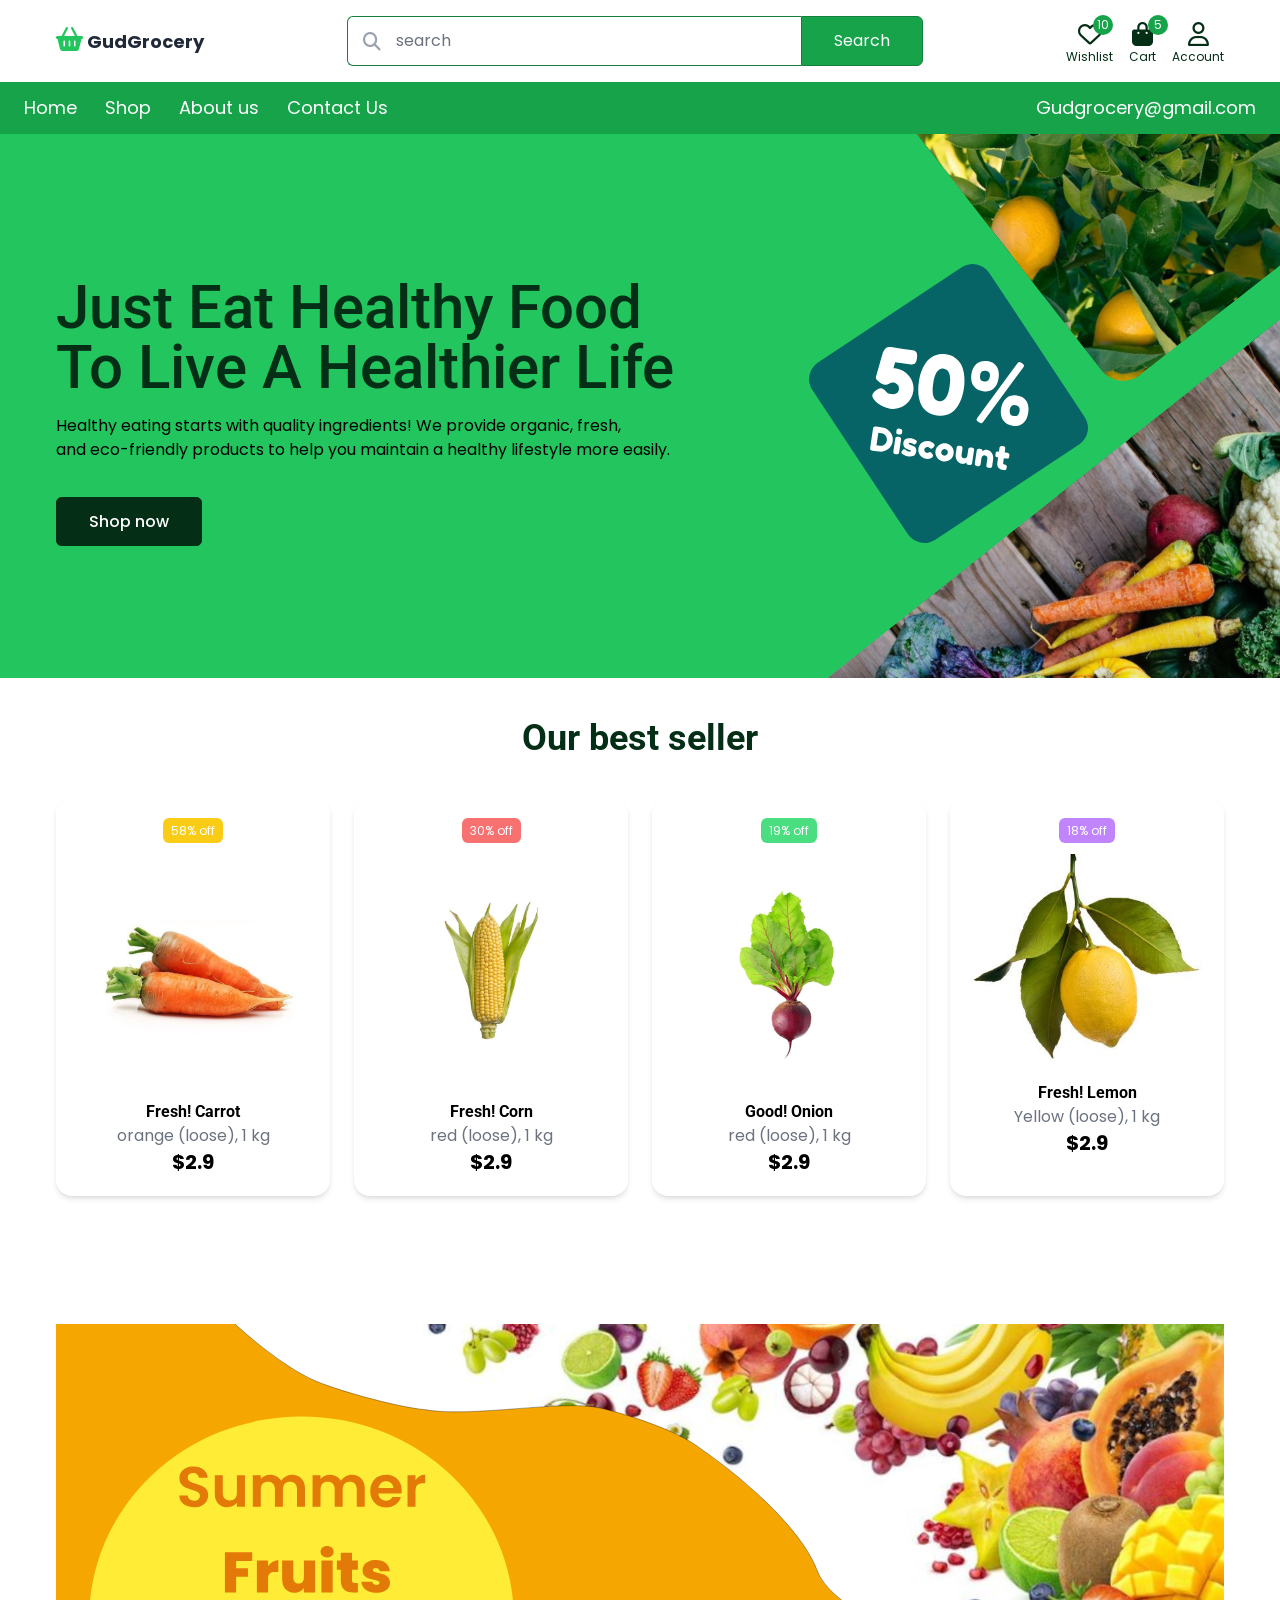
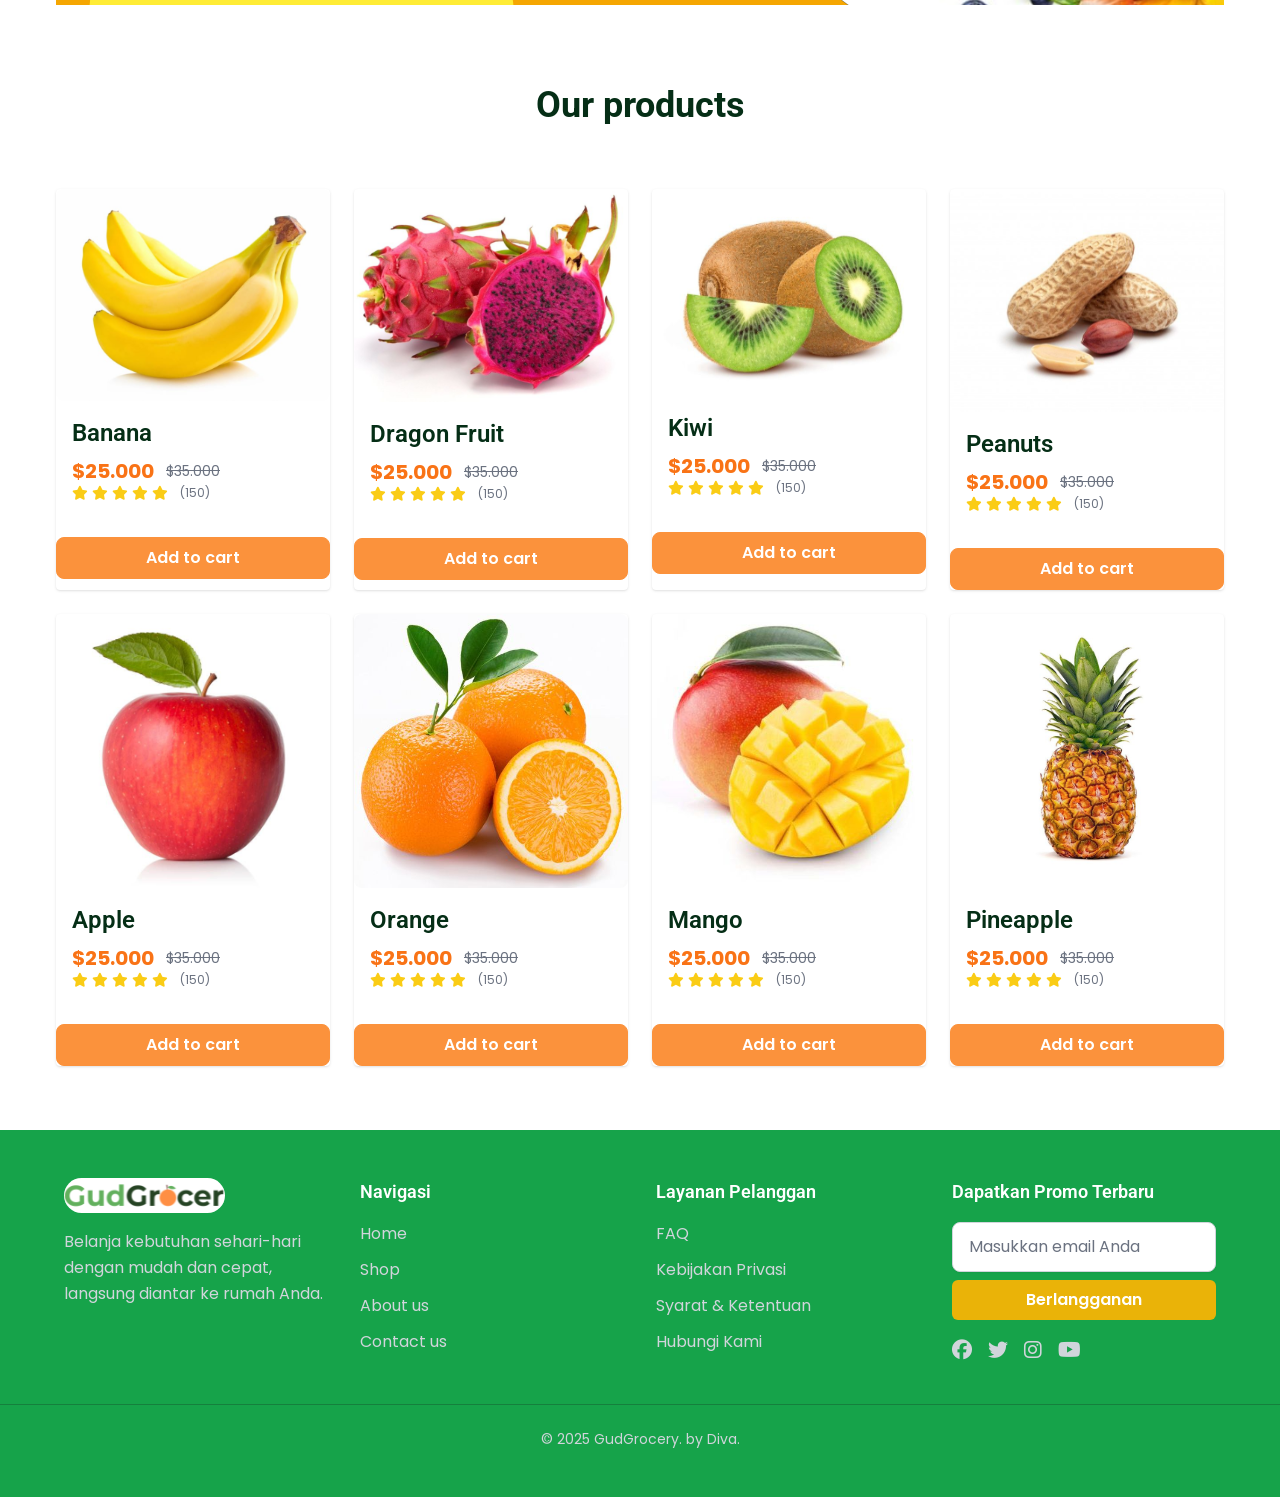
==== src/index.html @ 8fc88d5c "first commit" ====
<!DOCTYPE html>
<html lang="en">

<head>
    <meta charset="UTF-8">
    <meta name="viewport" content="width=device-width, initial-scale=1.0">
    <title>RafCart</title>
    <!-- css -->
    <link rel="stylesheet" href="../css/output.css">
    <!-- font -->
    <link href="https://fonts.googleapis.com/css2?family=Roboto:ital,wght@0,100..900;1,100..900&display=swap"
        rel="stylesheet">
    <link
        href="https://fonts.googleapis.com/css2?family=Poppins:ital,wght@0,100;0,200;0,300;0,400;0,500;0,600;0,700;0,800;0,900;1,100;1,200;1,300;1,400;1,500;1,600;1,700;1,800;1,900&display=swap"
        rel="stylesheet">
    <!-- font awesome -->
    <link rel="stylesheet" href="https://cdnjs.cloudflare.com/ajax/libs/font-awesome/6.7.2/css/all.min.css"
        integrity="sha512-Evv84Mr4kqVGRNSgIGL/F/aIDqQb7xQ2vcrdIwxfjThSH8CSR7PBEakCr51Ck+w+/U6swU2Im1vVX0SVk9ABhg=="
        crossorigin="anonymous" referrerpolicy="no-referrer" />
</head>

<body>
    <!-- header -->
    <header class="py-4 bg-white shadow-md">
        <div class="container flex items-center justify-between">
            <!-- logo -->
            <a href="">
                <i class="fas fa-shopping-basket text-green-500 text-2xl"></i>
                <span class="text-lg font-bold text-gray-800">GudGrocery</span>
            </a>
            <!-- search bar -->
            <div class="w-full max-w-xl flex relative text-gray-400">
                <span class="absolute left-4 text-lg top-3">
                    <i class="fa-solid fa-magnifying-glass"></i>
                </span>
                <input type="text" placeholder="search"
                    class="w-full border border-green-700 border-r-0 rounded-l-md pl-12 py-3 pr-3 focus:outline-0">
                <button class="bg-green-600 border border-green-700 text-white px-8 rounded-r-md">Search</button>
            </div>


            <!-- icon -->
            <div class="items-center flex space-x-4">
                <a href="" class="text-center text-green-950 hover:text-green-600 transition relative">
                    <div class="text-2xl">
                        <i class="far fa-heart"></i>
                    </div>

                    <div class="text-xs leading-3">Wishlist</div>
                    <span
                        class="absolute right-0 -top-1 bg-green-600 w-5 h-5 rounded-full flex items-center justify-center text-white text-xs">10</span>
                </a>

                <a href="" class="text-center text-green-950 hover:text-green-600 transition relative">
                    <div class="text-2xl">
                        <i class="fa-solid fa-bag-shopping"></i>
                    </div>

                    <div class="text-xs leading-3">Cart</div>
                    <span
                        class="absolute -right-3 -top-1 bg-green-600 w-5 h-5 rounded-full flex items-center justify-center text-white text-xs">5</span>
                </a>

                <a href="register.html" class="text-center text-green-950 hover:text-green-600 transition relative">
                    <div class="text-2xl">
                        <i class="fa-regular fa-user"></i>
                    </div>

                    <div class="text-xs leading-3">Account</div>
                </a>
            </div>
        </div>
    </header>
    <!-- end header -->

    <!-- Navbar -->
    <nav class="bg-green-600 shadow-md py-3 px-6">
        <div class="flex justify-between items-center">

            <!-- Menu Items -->
            <div class="space-x-6 text-white">
                <a href="#" class="text-lg hover:text-green-950 hover:underline transition">Home</a>
                <a href="shop.html" class="text-lg hover:text-green-950 hover:underline transition">Shop</a>
                <a href="about-us.html" class="text-lg hover:text-green-950 hover:underline transition">About us</a>
                <a href="#" class="text-lg hover:text-green-950 hover:underline transition">Contact Us</a>
            </div>

            <div>
                <p class="text-lg text-white hover:text-green-950 transition">Gudgrocery@gmail.com</p>
            </div>

        </div>
    </nav>
    <!-- End Navbar -->

    <!-- banner -->
    <div class="bg-cover bg-no-repeat bg-center py-36" style="background-image: url(../assets/new-banner\ \(2\).svg);">
        <div class="container">
            <h1 class="text-6xl text-green-950 font-medium mb-4 capitalize">Just eat Healthy food <br> to live a
                healthier life</h1>
            <p>Healthy eating starts with quality ingredients! We provide organic, fresh, <br> and eco-friendly 
                products to help you maintain a healthy lifestyle more easily.</p>

            <div class="mt-12">
                <a href=""
                    class="bg-green-950 border border-green-950 text-white px-8 py-3 font-medium rounded-md hover:bg-transparent hover:text-green-950 transition">Shop
                    now</a>
            </div>
        </div>
    </div>
    <!-- end banner -->

    <!-- products -->
    <div class="container pb-16">
    <h2 class="text-4xl font-bold text-center text-green-950 mb-8 mt-10">Our best seller</h2>
    <div class="grid grid-cols-4 gap-6 mt-10 mb-16">
        <div class="bg-white p-5 rounded-2xl shadow-md text-center">
            <span class="bg-yellow-400 text-white px-2 py-1 text-xs rounded-md">58% off</span>
            <img src="../assets/carrot (1).svg" alt="Carrot" class="mx-auto my-3">
            <h2 class="font-bold">Fresh! Carrot</h2>
            <p class="text-gray-500">orange (loose), 1 kg</p>
            <p class="text-xl font-bold">$2.9</p>
        </div>

        <div class="bg-white p-5 rounded-2xl shadow-md text-center">
            <span class="bg-red-400 text-white px-2 py-1 text-xs rounded-md">30% off</span>
            <img src="../assets/corn.svg" alt="Capsicum" class="mx-auto my-3">
            <h2 class="font-bold">Fresh! Corn</h2>
            <p class="text-gray-500">red (loose), 1 kg</p>
            <p class="text-xl font-bold">$2.9</p>
        </div>

        <div class="bg-white p-5 rounded-2xl shadow-md text-center">
            <span class="bg-green-400 text-white px-2 py-1 text-xs rounded-md">19% off</span>
            <img src="../assets/bawang.svg" alt="Mustard Greens" class="mx-auto my-3">
            <h2 class="font-bold">Good! Onion</h2>
            <p class="text-gray-500">red (loose), 1 kg</p>
            <p class="text-xl font-bold">$2.9</p>
        </div>

        <div class="bg-white p-5 rounded-2xl shadow-md text-center">
            <span class="bg-purple-400 text-white px-2 py-1 text-xs rounded-md">18% off</span>
            <img src="../assets/lemon.svg" alt="Radish" class="mx-auto my-3">
            <h2 class="font-bold">Fresh! Lemon</h2>
            <p class="text-gray-500">Yellow (loose), 1 kg</p>
            <p class="text-xl font-bold">$2.9</p>
        </div>
    </div>
</div>
    <!-- end products -->

    <!-- ads section -->
    <div class="container pb-20">
        <a href="">
            <img src="../assets/Banner ads (1).svg" alt="">
        </a>
    </div>
    <!-- end ads section -->

    <!-- prduct wrapper -->
    <div class="container pb-16">
        <h2 class="text-4xl font-bold text-center text-green-950 mb-16">Our products</h2>
        <!-- product grid -->
        <div class="grid grid-cols-4 gap-6">

            <!-- single product -->
            <div class="bg-white shadow rounded group">
                <!-- image -->
                <div class="relative cursor-pointer bg-white rounded-lg overflow-hidden transform transition duration-300 ease-in-out">
                    <img src="../assets/banana.svg" alt="" class="w-full">
                    <div
                        class="absolute inset-0 bg-black bg-opacity-40 flex items-center justify-center gap-2 opacity-0 group-hover:opacity-100 transition">
                        <a href="view.html" class="text-white text-lg w-9 h-9 bg-green-600 rounded-full flex justify-center items-center
                    hover:bg-green-950 transition">
                            <i class="fa-solid fa-magnifying-glass"></i>
                        </a>
                        <a href="#" class="text-white text-lg w-9 h-9 bg-green-600 rounded-full flex justify-center items-center
                    hover:bg-green-950 transition">
                            <i class="fa-regular fa-heart"></i>
                        </a>
                    </div>
                </div>
                <!-- end image -->

                <!-- desc product -->
                <div class="pt-4 pb-3 px-4">
                    <!-- name product -->
                    <h3 class="text-2xl font-semibold text-green-950 hover:opacity-70 cursor-pointer">Banana</h3>

                    <!-- price -->
                    <div class="flex items-center space-x-3 mt-2">
                        <span class="text-xl font-bold text-orange-500">$25.000</span>
                        <span class="text-sm text-gray-500 line-through">$35.000</span>
                    </div>
                    <!-- end price -->

                    <!-- rating -->
                    <div class="flex items-center">
                        <!-- rating bintang -->
                        <div class="flex gap-1 text-sm text-yellow-400">
                            <i class="fa-solid fa-star"></i>
                            <i class="fa-solid fa-star"></i>
                            <i class="fa-solid fa-star"></i>
                            <i class="fa-solid fa-star"></i>
                            <i class="fa-solid fa-star"></i>
                        </div>
                        <!-- rating angka -->
                        <div class="text-xs text-gray-500 ml-3">(150)</div>
                    </div>
                </div>
                <!-- end desc product -->

                <!-- button buy -->
                <a href="#"
                class="mt-6 block w-full py-2 bg-orange-400 text-white text-center rounded-lg font-semibold transition-all duration-300 transform border border-orange-400 hover:bg-transparent hover:text-orange-400 hover:shadow-xl hover:rotate-2 hover:scale-105 hover:translate-y-1">
                Add to cart
             </a>
            </div>
            <!-- end single product -->
         
         

            <!-- single product -->
            <div class="bg-white shadow rounded group">
                <!-- image -->
                <div class="relative cursor-pointer bg-white rounded-lg overflow-hidden transform transition duration-300 ease-in-out">
                    <img src="../assets/naga.svg" alt="" class="w-full">
                    <div
                        class="absolute inset-0 bg-black bg-opacity-40 flex items-center justify-center gap-2 opacity-0 group-hover:opacity-100 transition">
                        <a href="view.html" class="text-white text-lg w-9 h-9 bg-green-600 rounded-full flex justify-center items-center
                    hover:bg-green-950 transition">
                            <i class="fa-solid fa-magnifying-glass"></i>
                        </a>
                        <a href="#" class="text-white text-lg w-9 h-9 bg-green-600 rounded-full flex justify-center items-center
                    hover:bg-green-950 transition">
                            <i class="fa-regular fa-heart"></i>
                        </a>
                    </div>
                </div>
                <!-- end image -->

                <!-- desc product -->
                <div class="pt-4 pb-3 px-4">
                    <!-- name product -->
                    <h3 class="text-2xl font-semibold text-green-950 hover:opacity-70 cursor-pointer">Dragon Fruit</h3>

                    <!-- price -->
                    <div class="flex items-center space-x-3 mt-2">
                        <span class="text-xl font-bold text-orange-500">$25.000</span>
                        <span class="text-sm text-gray-500 line-through">$35.000</span>
                    </div>
                    <!-- end price -->

                    <!-- rating -->
                    <div class="flex items-center">
                        <!-- rating bintang -->
                        <div class="flex gap-1 text-sm text-yellow-400">
                            <i class="fa-solid fa-star"></i>
                            <i class="fa-solid fa-star"></i>
                            <i class="fa-solid fa-star"></i>
                            <i class="fa-solid fa-star"></i>
                            <i class="fa-solid fa-star"></i>
                        </div>
                        <!-- rating angka -->
                        <div class="text-xs text-gray-500 ml-3">(150)</div>
                    </div>
                </div>
                <!-- end desc product -->

                <!-- button buy -->
                <a href="#"
                class="mt-6 block w-full py-2 bg-orange-400 text-white text-center rounded-lg font-semibold transition-all duration-300 transform border border-orange-400 hover:bg-transparent hover:text-orange-400 hover:shadow-xl hover:rotate-2 hover:scale-105 hover:translate-y-1">
                Add to cart
             </a>
            </div>
            <!-- end single product -->
         

            <!-- single product -->
            <div class="bg-white shadow rounded group">
                <!-- image -->
                <div class="relative cursor-pointer bg-white rounded-lg overflow-hidden transform transition duration-300 ease-in-out">
                    <img src="../assets/kiwkiwi.svg" alt="" class="w-full">
                    <div
                        class="absolute inset-0 bg-black bg-opacity-40 flex items-center justify-center gap-2 opacity-0 group-hover:opacity-100 transition">
                        <a href="view.html" class="text-white text-lg w-9 h-9 bg-green-600 rounded-full flex justify-center items-center
                    hover:bg-green-950 transition">
                            <i class="fa-solid fa-magnifying-glass"></i>
                        </a>
                        <a href="#" class="text-white text-lg w-9 h-9 bg-green-600 rounded-full flex justify-center items-center
                    hover:bg-green-950 transition">
                            <i class="fa-regular fa-heart"></i>
                        </a>
                    </div>
                </div>
                <!-- end image -->

                <!-- desc product -->
                <div class="pt-4 pb-3 px-4">
                    <!-- name product -->
                    <h3 class="text-2xl font-semibold text-green-950 hover:opacity-70 cursor-pointer">Kiwi</h3>

                    <!-- price -->
                    <div class="flex items-center space-x-3 mt-2">
                        <span class="text-xl font-bold text-orange-500">$25.000</span>
                        <span class="text-sm text-gray-500 line-through">$35.000</span>
                    </div>
                    <!-- end price -->

                    <!-- rating -->
                    <div class="flex items-center">
                        <!-- rating bintang -->
                        <div class="flex gap-1 text-sm text-yellow-400">
                            <i class="fa-solid fa-star"></i>
                            <i class="fa-solid fa-star"></i>
                            <i class="fa-solid fa-star"></i>
                            <i class="fa-solid fa-star"></i>
                            <i class="fa-solid fa-star"></i>
                        </div>
                        <!-- rating angka -->
                        <div class="text-xs text-gray-500 ml-3">(150)</div>
                    </div>
                </div>
                <!-- end desc product -->

                <!-- button buy -->
                <a href="#"
                class="mt-6 block w-full py-2 bg-orange-400 text-white text-center rounded-lg font-semibold transition-all duration-300 transform border border-orange-400 hover:bg-transparent hover:text-orange-400 hover:shadow-xl hover:rotate-2 hover:scale-105 hover:translate-y-1">
                Add to cart
             </a>
            </div>
            <!-- end single product -->
         

            <!-- single product -->
            <div class="bg-white shadow rounded group">
                <!-- image -->
                <div class="relative cursor-pointer bg-white rounded-lg overflow-hidden transform transition duration-300 ease-in-out">
                    <img src="../assets/nuts.svg" alt="" class="w-full">
                    <div
                        class="absolute inset-0 bg-black bg-opacity-40 flex items-center justify-center gap-2 opacity-0 group-hover:opacity-100 transition">
                        <a href="view.html" class="text-white text-lg w-9 h-9 bg-green-600 rounded-full flex justify-center items-center
                    hover:bg-green-950 transition">
                            <i class="fa-solid fa-magnifying-glass"></i>
                        </a>
                        <a href="#" class="text-white text-lg w-9 h-9 bg-green-600 rounded-full flex justify-center items-center
                    hover:bg-green-950 transition">
                            <i class="fa-regular fa-heart"></i>
                        </a>
                    </div>
                </div>
                <!-- end image -->

                <!-- desc product -->
                <div class="pt-4 pb-3 px-4">
                    <!-- name product -->
                    <h3 class="text-2xl font-semibold text-green-950 hover:opacity-70 cursor-pointer">Peanuts</h3>

                    <!-- price -->
                    <div class="flex items-center space-x-3 mt-2">
                        <span class="text-xl font-bold text-orange-500">$25.000</span>
                        <span class="text-sm text-gray-500 line-through">$35.000</span>
                    </div>
                    <!-- end price -->

                    <!-- rating -->
                    <div class="flex items-center">
                        <!-- rating bintang -->
                        <div class="flex gap-1 text-sm text-yellow-400">
                            <i class="fa-solid fa-star"></i>
                            <i class="fa-solid fa-star"></i>
                            <i class="fa-solid fa-star"></i>
                            <i class="fa-solid fa-star"></i>
                            <i class="fa-solid fa-star"></i>
                        </div>
                        <!-- rating angka -->
                        <div class="text-xs text-gray-500 ml-3">(150)</div>
                    </div>
                </div>
                <!-- end desc product -->

                <!-- button buy -->
                <a href="#"
                class="mt-6 block w-full py-2 bg-orange-400 text-white text-center rounded-lg font-semibold transition-all duration-300 transform border border-orange-400 hover:bg-transparent hover:text-orange-400 hover:shadow-xl hover:rotate-2 hover:scale-105 hover:translate-y-1">
                Add to cart
             </a>
            </div>
            <!-- end single product -->
         

            <!-- single product -->
            <div class="bg-white shadow rounded group">
                <!-- image -->
                <div class="relative cursor-pointer bg-white rounded-lg overflow-hidden transform transition duration-300 ease-in-out">
                    <img src="../assets/apple (1).svg" alt="" class="w-full">
                    <div
                        class="absolute inset-0 bg-black bg-opacity-40 flex items-center justify-center gap-2 opacity-0 group-hover:opacity-100 transition">
                        <a href="view.html" class="text-white text-lg w-9 h-9 bg-green-600 rounded-full flex justify-center items-center
                    hover:bg-green-950 transition">
                            <i class="fa-solid fa-magnifying-glass"></i>
                        </a>
                        <a href="#" class="text-white text-lg w-9 h-9 bg-green-600 rounded-full flex justify-center items-center
                    hover:bg-green-950 transition">
                            <i class="fa-regular fa-heart"></i>
                        </a>
                    </div>
                </div>
                <!-- end image -->

                <!-- desc product -->
                <div class="pt-4 pb-3 px-4">
                    <!-- name product -->
                    <h3 class="text-2xl font-semibold text-green-950 hover:opacity-70 cursor-pointer">Apple</h3>

                    <!-- price -->
                    <div class="flex items-center space-x-3 mt-2">
                        <span class="text-xl font-bold text-orange-500">$25.000</span>
                        <span class="text-sm text-gray-500 line-through">$35.000</span>
                    </div>
                    <!-- end price -->

                    <!-- rating -->
                    <div class="flex items-center">
                        <!-- rating bintang -->
                        <div class="flex gap-1 text-sm text-yellow-400">
                            <i class="fa-solid fa-star"></i>
                            <i class="fa-solid fa-star"></i>
                            <i class="fa-solid fa-star"></i>
                            <i class="fa-solid fa-star"></i>
                            <i class="fa-solid fa-star"></i>
                        </div>
                        <!-- rating angka -->
                        <div class="text-xs text-gray-500 ml-3">(150)</div>
                    </div>
                </div>
                <!-- end desc product -->

                <!-- button buy -->
                <a href="#"
                class="mt-6 block w-full py-2 bg-orange-400 text-white text-center rounded-lg font-semibold transition-all duration-300 transform border border-orange-400 hover:bg-transparent hover:text-orange-400 hover:shadow-xl hover:rotate-2 hover:scale-105 hover:translate-y-1">
                Add to cart
             </a>
            </div>
            <!-- end single product -->
         

            <!-- single product -->
            <div class="bg-white shadow rounded group">
                <!-- image -->
                <div class="relative cursor-pointer bg-white rounded-lg overflow-hidden transform transition duration-300 ease-in-out">
                    <img src="../assets/orange.svg" alt="" class="w-full">
                    <div
                        class="absolute inset-0 bg-black bg-opacity-40 flex items-center justify-center gap-2 opacity-0 group-hover:opacity-100 transition">
                        <a href="view.html" class="text-white text-lg w-9 h-9 bg-green-600 rounded-full flex justify-center items-center
                    hover:bg-green-950 transition">
                            <i class="fa-solid fa-magnifying-glass"></i>
                        </a>
                        <a href="#" class="text-white text-lg w-9 h-9 bg-green-600 rounded-full flex justify-center items-center
                    hover:bg-green-950 transition">
                            <i class="fa-regular fa-heart"></i>
                        </a>
                    </div>
                </div>
                <!-- end image -->

                <!-- desc product -->
                <div class="pt-4 pb-3 px-4">
                    <!-- name product -->
                    <h3 class="text-2xl font-semibold text-green-950 hover:opacity-70 cursor-pointer">Orange</h3>

                    <!-- price -->
                    <div class="flex items-center space-x-3 mt-2">
                        <span class="text-xl font-bold text-orange-500">$25.000</span>
                        <span class="text-sm text-gray-500 line-through">$35.000</span>
                    </div>
                    <!-- end price -->

                    <!-- rating -->
                    <div class="flex items-center">
                        <!-- rating bintang -->
                        <div class="flex gap-1 text-sm text-yellow-400">
                            <i class="fa-solid fa-star"></i>
                            <i class="fa-solid fa-star"></i>
                            <i class="fa-solid fa-star"></i>
                            <i class="fa-solid fa-star"></i>
                            <i class="fa-solid fa-star"></i>
                        </div>
                        <!-- rating angka -->
                        <div class="text-xs text-gray-500 ml-3">(150)</div>
                    </div>
                </div>
                <!-- end desc product -->

                <!-- button buy -->
                <a href="#"
                class="mt-6 block w-full py-2 bg-orange-400 text-white text-center rounded-lg font-semibold transition-all duration-300 transform border border-orange-400 hover:bg-transparent hover:text-orange-400 hover:shadow-xl hover:rotate-2 hover:scale-105 hover:translate-y-1">
                Add to cart
             </a>
            </div>
            <!-- end single product -->
         

            <!-- single product -->
            <div class="bg-white shadow rounded group">
                <!-- image -->
                <div class="relative cursor-pointer bg-white rounded-lg overflow-hidden transform transition duration-300 ease-in-out">
                    <img src="../assets/mango.svg" alt="" class="w-full">
                    <div
                        class="absolute inset-0 bg-black bg-opacity-40 flex items-center justify-center gap-2 opacity-0 group-hover:opacity-100 transition">
                        <a href="view.html" class="text-white text-lg w-9 h-9 bg-green-600 rounded-full flex justify-center items-center
                    hover:bg-green-950 transition">
                            <i class="fa-solid fa-magnifying-glass"></i>
                        </a>
                        <a href="#" class="text-white text-lg w-9 h-9 bg-green-600 rounded-full flex justify-center items-center
                    hover:bg-green-950 transition">
                            <i class="fa-regular fa-heart"></i>
                        </a>
                    </div>
                </div>
                <!-- end image -->

                <!-- desc product -->
                <div class="pt-4 pb-3 px-4">
                    <!-- name product -->
                    <h3 class="text-2xl font-semibold text-green-950 hover:opacity-70 cursor-pointer">Mango</h3>

                    <!-- price -->
                    <div class="flex items-center space-x-3 mt-2">
                        <span class="text-xl font-bold text-orange-500">$25.000</span>
                        <span class="text-sm text-gray-500 line-through">$35.000</span>
                    </div>
                    <!-- end price -->

                    <!-- rating -->
                    <div class="flex items-center">
                        <!-- rating bintang -->
                        <div class="flex gap-1 text-sm text-yellow-400">
                            <i class="fa-solid fa-star"></i>
                            <i class="fa-solid fa-star"></i>
                            <i class="fa-solid fa-star"></i>
                            <i class="fa-solid fa-star"></i>
                            <i class="fa-solid fa-star"></i>
                        </div>
                        <!-- rating angka -->
                        <div class="text-xs text-gray-500 ml-3">(150)</div>
                    </div>
                </div>
                <!-- end desc product -->

                <!-- button buy -->
                <a href="#"
                class="mt-6 block w-full py-2 bg-orange-400 text-white text-center rounded-lg font-semibold transition-all duration-300 transform border border-orange-400 hover:bg-transparent hover:text-orange-400 hover:shadow-xl hover:rotate-2 hover:scale-105 hover:translate-y-1">
                Add to cart
             </a>
            </div>
            <!-- end single product -->
         

            <!-- single product -->
            <div class="bg-white shadow rounded group">
                <!-- image -->
                <div class="relative cursor-pointer bg-white rounded-lg overflow-hidden transform transition duration-300 ease-in-out">
                    <img src="../assets/Pineapple.svg" alt="" class="w-full">
                    <div
                        class="absolute inset-0 bg-black bg-opacity-40 flex items-center justify-center gap-2 opacity-0 group-hover:opacity-100 transition">
                        <a href="view.html" class="text-white text-lg w-9 h-9 bg-green-600 rounded-full flex justify-center items-center
                    hover:bg-green-950 transition">
                            <i class="fa-solid fa-magnifying-glass"></i>
                        </a>
                        <a href="#" class="text-white text-lg w-9 h-9 bg-green-600 rounded-full flex justify-center items-center
                    hover:bg-green-950 transition">
                            <i class="fa-regular fa-heart"></i>
                        </a>
                    </div>
                </div>
                <!-- end image -->

                <!-- desc product -->
                <div class="pt-4 pb-3 px-4">
                    <!-- name product -->
                    <h3 class="text-2xl font-semibold text-green-950 hover:opacity-70 cursor-pointer">Pineapple</h3>

                    <!-- price -->
                    <div class="flex items-center space-x-3 mt-2">
                        <span class="text-xl font-bold text-orange-500">$25.000</span>
                        <span class="text-sm text-gray-500 line-through">$35.000</span>
                    </div>
                    <!-- end price -->

                    <!-- rating -->
                    <div class="flex items-center">
                        <!-- rating bintang -->
                        <div class="flex gap-1 text-sm text-yellow-400">
                            <i class="fa-solid fa-star"></i>
                            <i class="fa-solid fa-star"></i>
                            <i class="fa-solid fa-star"></i>
                            <i class="fa-solid fa-star"></i>
                            <i class="fa-solid fa-star"></i>
                        </div>
                        <!-- rating angka -->
                        <div class="text-xs text-gray-500 ml-3">(150)</div>
                    </div>
                </div>
                <!-- end desc product -->

                <!-- button buy -->
                <a href="#"
                class="mt-6 block w-full py-2 bg-orange-400 text-white text-center rounded-lg font-semibold transition-all duration-300 transform border border-orange-400 hover:bg-transparent hover:text-orange-400 hover:shadow-xl hover:rotate-2 hover:scale-105 hover:translate-y-1">
                Add to cart
             </a>
            </div>
            <!-- end single product -->
         
          
        </div>
        <!-- end product grid -->
    </div>
    <!-- end product wrapper -->

    <!-- footer -->
    <footer class="bg-green-600 text-white py-12">
        <div class="container mx-auto px-6 grid grid-cols-1 md:grid-cols-4 gap-8">
          <!-- Company Info -->
          <div>
            <img src="../assets/new-logo (1).svg" class="bg-white rounded-full" alt="">
            <p class="text-gray-300 mt-4 leading-relaxed">Belanja kebutuhan sehari-hari dengan mudah dan cepat, langsung diantar ke rumah Anda.</p>
          </div>
          
          <!-- Quick Links -->
          <div>
            <h2 class="text-lg font-semibold">Navigasi</h2>
            <ul class="mt-4 space-y-3">
              <li><a href="#" class="text-gray-300 hover:text-white transition duration-300">Home</a></li>
              <li><a href="#" class="text-gray-300 hover:text-white transition duration-300">Shop</a></li>
              <li><a href="#" class="text-gray-300 hover:text-white transition duration-300">About us</a></li>
              <li><a href="#" class="text-gray-300 hover:text-white transition duration-300">Contact us</a></li>
            </ul>
          </div>
          
          <!-- Customer Support -->
          <div>
            <h2 class="text-lg font-semibold">Layanan Pelanggan</h2>
            <ul class="mt-4 space-y-3">
              <li><a href="#" class="text-gray-300 hover:text-white transition duration-300">FAQ</a></li>
              <li><a href="#" class="text-gray-300 hover:text-white transition duration-300">Kebijakan Privasi</a></li>
              <li><a href="#" class="text-gray-300 hover:text-white transition duration-300">Syarat & Ketentuan</a></li>
              <li><a href="#" class="text-gray-300 hover:text-white transition duration-300">Hubungi Kami</a></li>
            </ul>
          </div>
          
          <!-- Newsletter & Social Media -->
          <div>
            <h2 class="text-lg font-semibold">Dapatkan Promo Terbaru</h2>
            <form class="mt-4">
                <input type="email" placeholder="Masukkan email Anda" class="w-full px-4 py-3 bg-white text-gray-800 border border-gray-300 rounded-lg focus:outline-none focus:ring-2 focus:ring-green-500 shadow-sm transition duration-300">
              <button type="submit" class="mt-2 w-full bg-yellow-500 hover:bg-yellow-600 text-white font-semibold py-2 rounded-md transition duration-300">Berlangganan</button>
            </form>
            <div class="mt-4 flex space-x-4">
              <a href="#" class="text-gray-300 hover:text-white transition duration-300 text-xl"><i class="fab fa-facebook"></i></a>
              <a href="#" class="text-gray-300 hover:text-white transition duration-300 text-xl"><i class="fab fa-twitter"></i></a>
              <a href="#" class="text-gray-300 hover:text-white transition duration-300 text-xl"><i class="fab fa-instagram"></i></a>
              <a href="#" class="text-gray-300 hover:text-white transition duration-300 text-xl"><i class="fab fa-youtube"></i></a>
            </div>
          </div>
        </div>
        
        <div class="border-t border-green-700 mt-10 pt-6 text-center text-gray-300 text-sm">© 2025 GudGrocery. by Diva.</div>
      </footer>
      <!-- end footer -->
</body>

</html>
---- css/output.css ----
*, ::before, ::after {
  --tw-border-spacing-x: 0;
  --tw-border-spacing-y: 0;
  --tw-translate-x: 0;
  --tw-translate-y: 0;
  --tw-rotate: 0;
  --tw-skew-x: 0;
  --tw-skew-y: 0;
  --tw-scale-x: 1;
  --tw-scale-y: 1;
  --tw-pan-x:  ;
  --tw-pan-y:  ;
  --tw-pinch-zoom:  ;
  --tw-scroll-snap-strictness: proximity;
  --tw-gradient-from-position:  ;
  --tw-gradient-via-position:  ;
  --tw-gradient-to-position:  ;
  --tw-ordinal:  ;
  --tw-slashed-zero:  ;
  --tw-numeric-figure:  ;
  --tw-numeric-spacing:  ;
  --tw-numeric-fraction:  ;
  --tw-ring-inset:  ;
  --tw-ring-offset-width: 0px;
  --tw-ring-offset-color: #fff;
  --tw-ring-color: rgb(59 130 246 / 0.5);
  --tw-ring-offset-shadow: 0 0 #0000;
  --tw-ring-shadow: 0 0 #0000;
  --tw-shadow: 0 0 #0000;
  --tw-shadow-colored: 0 0 #0000;
  --tw-blur:  ;
  --tw-brightness:  ;
  --tw-contrast:  ;
  --tw-grayscale:  ;
  --tw-hue-rotate:  ;
  --tw-invert:  ;
  --tw-saturate:  ;
  --tw-sepia:  ;
  --tw-drop-shadow:  ;
  --tw-backdrop-blur:  ;
  --tw-backdrop-brightness:  ;
  --tw-backdrop-contrast:  ;
  --tw-backdrop-grayscale:  ;
  --tw-backdrop-hue-rotate:  ;
  --tw-backdrop-invert:  ;
  --tw-backdrop-opacity:  ;
  --tw-backdrop-saturate:  ;
  --tw-backdrop-sepia:  ;
  --tw-contain-size:  ;
  --tw-contain-layout:  ;
  --tw-contain-paint:  ;
  --tw-contain-style:  ;
}

::backdrop {
  --tw-border-spacing-x: 0;
  --tw-border-spacing-y: 0;
  --tw-translate-x: 0;
  --tw-translate-y: 0;
  --tw-rotate: 0;
  --tw-skew-x: 0;
  --tw-skew-y: 0;
  --tw-scale-x: 1;
  --tw-scale-y: 1;
  --tw-pan-x:  ;
  --tw-pan-y:  ;
  --tw-pinch-zoom:  ;
  --tw-scroll-snap-strictness: proximity;
  --tw-gradient-from-position:  ;
  --tw-gradient-via-position:  ;
  --tw-gradient-to-position:  ;
  --tw-ordinal:  ;
  --tw-slashed-zero:  ;
  --tw-numeric-figure:  ;
  --tw-numeric-spacing:  ;
  --tw-numeric-fraction:  ;
  --tw-ring-inset:  ;
  --tw-ring-offset-width: 0px;
  --tw-ring-offset-color: #fff;
  --tw-ring-color: rgb(59 130 246 / 0.5);
  --tw-ring-offset-shadow: 0 0 #0000;
  --tw-ring-shadow: 0 0 #0000;
  --tw-shadow: 0 0 #0000;
  --tw-shadow-colored: 0 0 #0000;
  --tw-blur:  ;
  --tw-brightness:  ;
  --tw-contrast:  ;
  --tw-grayscale:  ;
  --tw-hue-rotate:  ;
  --tw-invert:  ;
  --tw-saturate:  ;
  --tw-sepia:  ;
  --tw-drop-shadow:  ;
  --tw-backdrop-blur:  ;
  --tw-backdrop-brightness:  ;
  --tw-backdrop-contrast:  ;
  --tw-backdrop-grayscale:  ;
  --tw-backdrop-hue-rotate:  ;
  --tw-backdrop-invert:  ;
  --tw-backdrop-opacity:  ;
  --tw-backdrop-saturate:  ;
  --tw-backdrop-sepia:  ;
  --tw-contain-size:  ;
  --tw-contain-layout:  ;
  --tw-contain-paint:  ;
  --tw-contain-style:  ;
}

/*
! tailwindcss v3.4.17 | MIT License | https://tailwindcss.com
*/

/*
1. Prevent padding and border from affecting element width. (https://github.com/mozdevs/cssremedy/issues/4)
2. Allow adding a border to an element by just adding a border-width. (https://github.com/tailwindcss/tailwindcss/pull/116)
*/

*,
::before,
::after {
  box-sizing: border-box;
  /* 1 */
  border-width: 0;
  /* 2 */
  border-style: solid;
  /* 2 */
  border-color: #e5e7eb;
  /* 2 */
}

::before,
::after {
  --tw-content: '';
}

/*
1. Use a consistent sensible line-height in all browsers.
2. Prevent adjustments of font size after orientation changes in iOS.
3. Use a more readable tab size.
4. Use the user's configured `sans` font-family by default.
5. Use the user's configured `sans` font-feature-settings by default.
6. Use the user's configured `sans` font-variation-settings by default.
7. Disable tap highlights on iOS
*/

html,
:host {
  line-height: 1.5;
  /* 1 */
  -webkit-text-size-adjust: 100%;
  /* 2 */
  -moz-tab-size: 4;
  /* 3 */
  -o-tab-size: 4;
     tab-size: 4;
  /* 3 */
  font-family: ui-sans-serif, system-ui, sans-serif, "Apple Color Emoji", "Segoe UI Emoji", "Segoe UI Symbol", "Noto Color Emoji";
  /* 4 */
  font-feature-settings: normal;
  /* 5 */
  font-variation-settings: normal;
  /* 6 */
  -webkit-tap-highlight-color: transparent;
  /* 7 */
}

/*
1. Remove the margin in all browsers.
2. Inherit line-height from `html` so users can set them as a class directly on the `html` element.
*/

body {
  margin: 0;
  /* 1 */
  line-height: inherit;
  /* 2 */
}

/*
1. Add the correct height in Firefox.
2. Correct the inheritance of border color in Firefox. (https://bugzilla.mozilla.org/show_bug.cgi?id=190655)
3. Ensure horizontal rules are visible by default.
*/

hr {
  height: 0;
  /* 1 */
  color: inherit;
  /* 2 */
  border-top-width: 1px;
  /* 3 */
}

/*
Add the correct text decoration in Chrome, Edge, and Safari.
*/

abbr:where([title]) {
  -webkit-text-decoration: underline dotted;
          text-decoration: underline dotted;
}

/*
Remove the default font size and weight for headings.
*/

h1,
h2,
h3,
h4,
h5,
h6 {
  font-size: inherit;
  font-weight: inherit;
}

/*
Reset links to optimize for opt-in styling instead of opt-out.
*/

a {
  color: inherit;
  text-decoration: inherit;
}

/*
Add the correct font weight in Edge and Safari.
*/

b,
strong {
  font-weight: bolder;
}

/*
1. Use the user's configured `mono` font-family by default.
2. Use the user's configured `mono` font-feature-settings by default.
3. Use the user's configured `mono` font-variation-settings by default.
4. Correct the odd `em` font sizing in all browsers.
*/

code,
kbd,
samp,
pre {
  font-family: ui-monospace, SFMono-Regular, Menlo, Monaco, Consolas, "Liberation Mono", "Courier New", monospace;
  /* 1 */
  font-feature-settings: normal;
  /* 2 */
  font-variation-settings: normal;
  /* 3 */
  font-size: 1em;
  /* 4 */
}

/*
Add the correct font size in all browsers.
*/

small {
  font-size: 80%;
}

/*
Prevent `sub` and `sup` elements from affecting the line height in all browsers.
*/

sub,
sup {
  font-size: 75%;
  line-height: 0;
  position: relative;
  vertical-align: baseline;
}

sub {
  bottom: -0.25em;
}

sup {
  top: -0.5em;
}

/*
1. Remove text indentation from table contents in Chrome and Safari. (https://bugs.chromium.org/p/chromium/issues/detail?id=999088, https://bugs.webkit.org/show_bug.cgi?id=201297)
2. Correct table border color inheritance in all Chrome and Safari. (https://bugs.chromium.org/p/chromium/issues/detail?id=935729, https://bugs.webkit.org/show_bug.cgi?id=195016)
3. Remove gaps between table borders by default.
*/

table {
  text-indent: 0;
  /* 1 */
  border-color: inherit;
  /* 2 */
  border-collapse: collapse;
  /* 3 */
}

/*
1. Change the font styles in all browsers.
2. Remove the margin in Firefox and Safari.
3. Remove default padding in all browsers.
*/

button,
input,
optgroup,
select,
textarea {
  font-family: inherit;
  /* 1 */
  font-feature-settings: inherit;
  /* 1 */
  font-variation-settings: inherit;
  /* 1 */
  font-size: 100%;
  /* 1 */
  font-weight: inherit;
  /* 1 */
  line-height: inherit;
  /* 1 */
  letter-spacing: inherit;
  /* 1 */
  color: inherit;
  /* 1 */
  margin: 0;
  /* 2 */
  padding: 0;
  /* 3 */
}

/*
Remove the inheritance of text transform in Edge and Firefox.
*/

button,
select {
  text-transform: none;
}

/*
1. Correct the inability to style clickable types in iOS and Safari.
2. Remove default button styles.
*/

button,
input:where([type='button']),
input:where([type='reset']),
input:where([type='submit']) {
  -webkit-appearance: button;
  /* 1 */
  background-color: transparent;
  /* 2 */
  background-image: none;
  /* 2 */
}

/*
Use the modern Firefox focus style for all focusable elements.
*/

:-moz-focusring {
  outline: auto;
}

/*
Remove the additional `:invalid` styles in Firefox. (https://github.com/mozilla/gecko-dev/blob/2f9eacd9d3d995c937b4251a5557d95d494c9be1/layout/style/res/forms.css#L728-L737)
*/

:-moz-ui-invalid {
  box-shadow: none;
}

/*
Add the correct vertical alignment in Chrome and Firefox.
*/

progress {
  vertical-align: baseline;
}

/*
Correct the cursor style of increment and decrement buttons in Safari.
*/

::-webkit-inner-spin-button,
::-webkit-outer-spin-button {
  height: auto;
}

/*
1. Correct the odd appearance in Chrome and Safari.
2. Correct the outline style in Safari.
*/

[type='search'] {
  -webkit-appearance: textfield;
  /* 1 */
  outline-offset: -2px;
  /* 2 */
}

/*
Remove the inner padding in Chrome and Safari on macOS.
*/

::-webkit-search-decoration {
  -webkit-appearance: none;
}

/*
1. Correct the inability to style clickable types in iOS and Safari.
2. Change font properties to `inherit` in Safari.
*/

::-webkit-file-upload-button {
  -webkit-appearance: button;
  /* 1 */
  font: inherit;
  /* 2 */
}

/*
Add the correct display in Chrome and Safari.
*/

summary {
  display: list-item;
}

/*
Removes the default spacing and border for appropriate elements.
*/

blockquote,
dl,
dd,
h1,
h2,
h3,
h4,
h5,
h6,
hr,
figure,
p,
pre {
  margin: 0;
}

fieldset {
  margin: 0;
  padding: 0;
}

legend {
  padding: 0;
}

ol,
ul,
menu {
  list-style: none;
  margin: 0;
  padding: 0;
}

/*
Reset default styling for dialogs.
*/

dialog {
  padding: 0;
}

/*
Prevent resizing textareas horizontally by default.
*/

textarea {
  resize: vertical;
}

/*
1. Reset the default placeholder opacity in Firefox. (https://github.com/tailwindlabs/tailwindcss/issues/3300)
2. Set the default placeholder color to the user's configured gray 400 color.
*/

input::-moz-placeholder, textarea::-moz-placeholder {
  opacity: 1;
  /* 1 */
  color: #9ca3af;
  /* 2 */
}

input::placeholder,
textarea::placeholder {
  opacity: 1;
  /* 1 */
  color: #9ca3af;
  /* 2 */
}

/*
Set the default cursor for buttons.
*/

button,
[role="button"] {
  cursor: pointer;
}

/*
Make sure disabled buttons don't get the pointer cursor.
*/

:disabled {
  cursor: default;
}

/*
1. Make replaced elements `display: block` by default. (https://github.com/mozdevs/cssremedy/issues/14)
2. Add `vertical-align: middle` to align replaced elements more sensibly by default. (https://github.com/jensimmons/cssremedy/issues/14#issuecomment-634934210)
   This can trigger a poorly considered lint error in some tools but is included by design.
*/

img,
svg,
video,
canvas,
audio,
iframe,
embed,
object {
  display: block;
  /* 1 */
  vertical-align: middle;
  /* 2 */
}

/*
Constrain images and videos to the parent width and preserve their intrinsic aspect ratio. (https://github.com/mozdevs/cssremedy/issues/14)
*/

img,
video {
  max-width: 100%;
  height: auto;
}

/* Make elements with the HTML hidden attribute stay hidden by default */

[hidden]:where(:not([hidden="until-found"])) {
  display: none;
}

[type='text'],input:where(:not([type])),[type='email'],[type='url'],[type='password'],[type='number'],[type='date'],[type='datetime-local'],[type='month'],[type='search'],[type='tel'],[type='time'],[type='week'],[multiple],textarea,select {
  -webkit-appearance: none;
     -moz-appearance: none;
          appearance: none;
  background-color: #fff;
  border-color: #6b7280;
  border-width: 1px;
  border-radius: 0px;
  padding-top: 0.5rem;
  padding-right: 0.75rem;
  padding-bottom: 0.5rem;
  padding-left: 0.75rem;
  font-size: 1rem;
  line-height: 1.5rem;
  --tw-shadow: 0 0 #0000;
}

[type='text']:focus, input:where(:not([type])):focus, [type='email']:focus, [type='url']:focus, [type='password']:focus, [type='number']:focus, [type='date']:focus, [type='datetime-local']:focus, [type='month']:focus, [type='search']:focus, [type='tel']:focus, [type='time']:focus, [type='week']:focus, [multiple]:focus, textarea:focus, select:focus {
  outline: 2px solid transparent;
  outline-offset: 2px;
  --tw-ring-inset: var(--tw-empty,/*!*/ /*!*/);
  --tw-ring-offset-width: 0px;
  --tw-ring-offset-color: #fff;
  --tw-ring-color: #2563eb;
  --tw-ring-offset-shadow: var(--tw-ring-inset) 0 0 0 var(--tw-ring-offset-width) var(--tw-ring-offset-color);
  --tw-ring-shadow: var(--tw-ring-inset) 0 0 0 calc(1px + var(--tw-ring-offset-width)) var(--tw-ring-color);
  box-shadow: var(--tw-ring-offset-shadow), var(--tw-ring-shadow), var(--tw-shadow);
  border-color: #2563eb;
}

input::-moz-placeholder, textarea::-moz-placeholder {
  color: #6b7280;
  opacity: 1;
}

input::placeholder,textarea::placeholder {
  color: #6b7280;
  opacity: 1;
}

::-webkit-datetime-edit-fields-wrapper {
  padding: 0;
}

::-webkit-date-and-time-value {
  min-height: 1.5em;
  text-align: inherit;
}

::-webkit-datetime-edit {
  display: inline-flex;
}

::-webkit-datetime-edit,::-webkit-datetime-edit-year-field,::-webkit-datetime-edit-month-field,::-webkit-datetime-edit-day-field,::-webkit-datetime-edit-hour-field,::-webkit-datetime-edit-minute-field,::-webkit-datetime-edit-second-field,::-webkit-datetime-edit-millisecond-field,::-webkit-datetime-edit-meridiem-field {
  padding-top: 0;
  padding-bottom: 0;
}

select {
  background-image: url("data:image/svg+xml,%3csvg xmlns='http://www.w3.org/2000/svg' fill='none' viewBox='0 0 20 20'%3e%3cpath stroke='%236b7280' stroke-linecap='round' stroke-linejoin='round' stroke-width='1.5' d='M6 8l4 4 4-4'/%3e%3c/svg%3e");
  background-position: right 0.5rem center;
  background-repeat: no-repeat;
  background-size: 1.5em 1.5em;
  padding-right: 2.5rem;
  -webkit-print-color-adjust: exact;
          print-color-adjust: exact;
}

[multiple],[size]:where(select:not([size="1"])) {
  background-image: initial;
  background-position: initial;
  background-repeat: unset;
  background-size: initial;
  padding-right: 0.75rem;
  -webkit-print-color-adjust: unset;
          print-color-adjust: unset;
}

[type='checkbox'],[type='radio'] {
  -webkit-appearance: none;
     -moz-appearance: none;
          appearance: none;
  padding: 0;
  -webkit-print-color-adjust: exact;
          print-color-adjust: exact;
  display: inline-block;
  vertical-align: middle;
  background-origin: border-box;
  -webkit-user-select: none;
     -moz-user-select: none;
          user-select: none;
  flex-shrink: 0;
  height: 1rem;
  width: 1rem;
  color: #2563eb;
  background-color: #fff;
  border-color: #6b7280;
  border-width: 1px;
  --tw-shadow: 0 0 #0000;
}

[type='checkbox'] {
  border-radius: 0px;
}

[type='radio'] {
  border-radius: 100%;
}

[type='checkbox']:focus,[type='radio']:focus {
  outline: 2px solid transparent;
  outline-offset: 2px;
  --tw-ring-inset: var(--tw-empty,/*!*/ /*!*/);
  --tw-ring-offset-width: 2px;
  --tw-ring-offset-color: #fff;
  --tw-ring-color: #2563eb;
  --tw-ring-offset-shadow: var(--tw-ring-inset) 0 0 0 var(--tw-ring-offset-width) var(--tw-ring-offset-color);
  --tw-ring-shadow: var(--tw-ring-inset) 0 0 0 calc(2px + var(--tw-ring-offset-width)) var(--tw-ring-color);
  box-shadow: var(--tw-ring-offset-shadow), var(--tw-ring-shadow), var(--tw-shadow);
}

[type='checkbox']:checked,[type='radio']:checked {
  border-color: transparent;
  background-color: currentColor;
  background-size: 100% 100%;
  background-position: center;
  background-repeat: no-repeat;
}

[type='checkbox']:checked {
  background-image: url("data:image/svg+xml,%3csvg viewBox='0 0 16 16' fill='white' xmlns='http://www.w3.org/2000/svg'%3e%3cpath d='M12.207 4.793a1 1 0 010 1.414l-5 5a1 1 0 01-1.414 0l-2-2a1 1 0 011.414-1.414L6.5 9.086l4.293-4.293a1 1 0 011.414 0z'/%3e%3c/svg%3e");
}

@media (forced-colors: active)  {
  [type='checkbox']:checked {
    -webkit-appearance: auto;
       -moz-appearance: auto;
            appearance: auto;
  }
}

[type='radio']:checked {
  background-image: url("data:image/svg+xml,%3csvg viewBox='0 0 16 16' fill='white' xmlns='http://www.w3.org/2000/svg'%3e%3ccircle cx='8' cy='8' r='3'/%3e%3c/svg%3e");
}

@media (forced-colors: active)  {
  [type='radio']:checked {
    -webkit-appearance: auto;
       -moz-appearance: auto;
            appearance: auto;
  }
}

[type='checkbox']:checked:hover,[type='checkbox']:checked:focus,[type='radio']:checked:hover,[type='radio']:checked:focus {
  border-color: transparent;
  background-color: currentColor;
}

[type='checkbox']:indeterminate {
  background-image: url("data:image/svg+xml,%3csvg xmlns='http://www.w3.org/2000/svg' fill='none' viewBox='0 0 16 16'%3e%3cpath stroke='white' stroke-linecap='round' stroke-linejoin='round' stroke-width='2' d='M4 8h8'/%3e%3c/svg%3e");
  border-color: transparent;
  background-color: currentColor;
  background-size: 100% 100%;
  background-position: center;
  background-repeat: no-repeat;
}

@media (forced-colors: active)  {
  [type='checkbox']:indeterminate {
    -webkit-appearance: auto;
       -moz-appearance: auto;
            appearance: auto;
  }
}

[type='checkbox']:indeterminate:hover,[type='checkbox']:indeterminate:focus {
  border-color: transparent;
  background-color: currentColor;
}

[type='file'] {
  background: unset;
  border-color: inherit;
  border-width: 0;
  border-radius: 0;
  padding: 0;
  font-size: unset;
  line-height: inherit;
}

[type='file']:focus {
  outline: 1px solid ButtonText;
  outline: 1px auto -webkit-focus-ring-color;
}

body {
  font-family: 'Poppins', serif;
}

h1, h2, h3, h4, h5, h6 {
  font-family: 'Roboto', serif;
}

.container {
  width: 100%;
  margin-right: auto;
  margin-left: auto;
  padding-right: 1rem;
  padding-left: 1rem;
}

@media (min-width: 576px) {
  .container {
    max-width: 576px;
  }
}

@media (min-width: 768px) {
  .container {
    max-width: 768px;
  }
}

@media (min-width: 992px) {
  .container {
    max-width: 992px;
  }
}

@media (min-width: 1200px) {
  .container {
    max-width: 1200px;
  }
}

.size-selector input:checked + label {
  --tw-bg-opacity: 1;
  background-color: rgb(253 61 87 / var(--tw-bg-opacity, 1));
  --tw-text-opacity: 1;
  color: rgb(255 255 255 / var(--tw-text-opacity, 1));
}

.color-selector input:checked + label {
  --tw-ring-offset-shadow: var(--tw-ring-inset) 0 0 0 var(--tw-ring-offset-width) var(--tw-ring-offset-color);
  --tw-ring-shadow: var(--tw-ring-inset) 0 0 0 calc(2px + var(--tw-ring-offset-width)) var(--tw-ring-color);
  box-shadow: var(--tw-ring-offset-shadow), var(--tw-ring-shadow), var(--tw-shadow, 0 0 #0000);
  --tw-ring-opacity: 1;
  --tw-ring-color: rgb(253 61 87 / var(--tw-ring-opacity, 1));
}

.absolute {
  position: absolute;
}

.relative {
  position: relative;
}

.inset-0 {
  inset: 0px;
}

.-right-3 {
  right: -0.75rem;
}

.-top-1 {
  top: -0.25rem;
}

.left-0 {
  left: 0px;
}

.left-4 {
  left: 1rem;
}

.right-0 {
  right: 0px;
}

.top-3 {
  top: 0.75rem;
}

.z-10 {
  z-index: 10;
}

.col-span-3 {
  grid-column: span 3 / span 3;
}

.mx-auto {
  margin-left: auto;
  margin-right: auto;
}

.my-3 {
  margin-top: 0.75rem;
  margin-bottom: 0.75rem;
}

.my-4 {
  margin-top: 1rem;
  margin-bottom: 1rem;
}

.mb-1 {
  margin-bottom: 0.25rem;
}

.mb-16 {
  margin-bottom: 4rem;
}

.mb-2 {
  margin-bottom: 0.5rem;
}

.mb-3 {
  margin-bottom: 0.75rem;
}

.mb-4 {
  margin-bottom: 1rem;
}

.mb-6 {
  margin-bottom: 1.5rem;
}

.mb-8 {
  margin-bottom: 2rem;
}

.ml-3 {
  margin-left: 0.75rem;
}

.ml-auto {
  margin-left: auto;
}

.mr-2 {
  margin-right: 0.5rem;
}

.mr-3 {
  margin-right: 0.75rem;
}

.mt-10 {
  margin-top: 2.5rem;
}

.mt-12 {
  margin-top: 3rem;
}

.mt-16 {
  margin-top: 4rem;
}

.mt-2 {
  margin-top: 0.5rem;
}

.mt-3 {
  margin-top: 0.75rem;
}

.mt-4 {
  margin-top: 1rem;
}

.mt-5 {
  margin-top: 1.25rem;
}

.mt-6 {
  margin-top: 1.5rem;
}

.block {
  display: block;
}

.inline-block {
  display: inline-block;
}

.flex {
  display: flex;
}

.table {
  display: table;
}

.grid {
  display: grid;
}

.hidden {
  display: none;
}

.h-5 {
  height: 1.25rem;
}

.h-6 {
  height: 1.5rem;
}

.h-8 {
  height: 2rem;
}

.h-9 {
  height: 2.25rem;
}

.w-10 {
  width: 2.5rem;
}

.w-3\/5 {
  width: 60%;
}

.w-40 {
  width: 10rem;
}

.w-5 {
  width: 1.25rem;
}

.w-56 {
  width: 14rem;
}

.w-6 {
  width: 1.5rem;
}

.w-8 {
  width: 2rem;
}

.w-9 {
  width: 2.25rem;
}

.w-full {
  width: 100%;
}

.w-max {
  width: -moz-max-content;
  width: max-content;
}

.max-w-2xl {
  max-width: 42rem;
}

.max-w-4xl {
  max-width: 56rem;
}

.max-w-lg {
  max-width: 32rem;
}

.max-w-xl {
  max-width: 36rem;
}

.table-auto {
  table-layout: auto;
}

.border-collapse {
  border-collapse: collapse;
}

.transform {
  transform: translate(var(--tw-translate-x), var(--tw-translate-y)) rotate(var(--tw-rotate)) skewX(var(--tw-skew-x)) skewY(var(--tw-skew-y)) scaleX(var(--tw-scale-x)) scaleY(var(--tw-scale-y));
}

.cursor-pointer {
  cursor: pointer;
}

.select-none {
  -webkit-user-select: none;
     -moz-user-select: none;
          user-select: none;
}

.appearance-none {
  -webkit-appearance: none;
     -moz-appearance: none;
          appearance: none;
}

.grid-cols-1 {
  grid-template-columns: repeat(1, minmax(0, 1fr));
}

.grid-cols-2 {
  grid-template-columns: repeat(2, minmax(0, 1fr));
}

.grid-cols-3 {
  grid-template-columns: repeat(3, minmax(0, 1fr));
}

.grid-cols-4 {
  grid-template-columns: repeat(4, minmax(0, 1fr));
}

.grid-cols-5 {
  grid-template-columns: repeat(5, minmax(0, 1fr));
}

.items-start {
  align-items: flex-start;
}

.items-center {
  align-items: center;
}

.items-baseline {
  align-items: baseline;
}

.justify-center {
  justify-content: center;
}

.justify-between {
  justify-content: space-between;
}

.gap-1 {
  gap: 0.25rem;
}

.gap-12 {
  gap: 3rem;
}

.gap-2 {
  gap: 0.5rem;
}

.gap-3 {
  gap: 0.75rem;
}

.gap-4 {
  gap: 1rem;
}

.gap-6 {
  gap: 1.5rem;
}

.gap-8 {
  gap: 2rem;
}

.space-x-2 > :not([hidden]) ~ :not([hidden]) {
  --tw-space-x-reverse: 0;
  margin-right: calc(0.5rem * var(--tw-space-x-reverse));
  margin-left: calc(0.5rem * calc(1 - var(--tw-space-x-reverse)));
}

.space-x-3 > :not([hidden]) ~ :not([hidden]) {
  --tw-space-x-reverse: 0;
  margin-right: calc(0.75rem * var(--tw-space-x-reverse));
  margin-left: calc(0.75rem * calc(1 - var(--tw-space-x-reverse)));
}

.space-x-4 > :not([hidden]) ~ :not([hidden]) {
  --tw-space-x-reverse: 0;
  margin-right: calc(1rem * var(--tw-space-x-reverse));
  margin-left: calc(1rem * calc(1 - var(--tw-space-x-reverse)));
}

.space-x-6 > :not([hidden]) ~ :not([hidden]) {
  --tw-space-x-reverse: 0;
  margin-right: calc(1.5rem * var(--tw-space-x-reverse));
  margin-left: calc(1.5rem * calc(1 - var(--tw-space-x-reverse)));
}

.space-y-2 > :not([hidden]) ~ :not([hidden]) {
  --tw-space-y-reverse: 0;
  margin-top: calc(0.5rem * calc(1 - var(--tw-space-y-reverse)));
  margin-bottom: calc(0.5rem * var(--tw-space-y-reverse));
}

.space-y-3 > :not([hidden]) ~ :not([hidden]) {
  --tw-space-y-reverse: 0;
  margin-top: calc(0.75rem * calc(1 - var(--tw-space-y-reverse)));
  margin-bottom: calc(0.75rem * var(--tw-space-y-reverse));
}

.space-y-4 > :not([hidden]) ~ :not([hidden]) {
  --tw-space-y-reverse: 0;
  margin-top: calc(1rem * calc(1 - var(--tw-space-y-reverse)));
  margin-bottom: calc(1rem * var(--tw-space-y-reverse));
}

.space-y-5 > :not([hidden]) ~ :not([hidden]) {
  --tw-space-y-reverse: 0;
  margin-top: calc(1.25rem * calc(1 - var(--tw-space-y-reverse)));
  margin-bottom: calc(1.25rem * var(--tw-space-y-reverse));
}

.divide-x > :not([hidden]) ~ :not([hidden]) {
  --tw-divide-x-reverse: 0;
  border-right-width: calc(1px * var(--tw-divide-x-reverse));
  border-left-width: calc(1px * calc(1 - var(--tw-divide-x-reverse)));
}

.divide-y > :not([hidden]) ~ :not([hidden]) {
  --tw-divide-y-reverse: 0;
  border-top-width: calc(1px * calc(1 - var(--tw-divide-y-reverse)));
  border-bottom-width: calc(1px * var(--tw-divide-y-reverse));
}

.divide-gray-300 > :not([hidden]) ~ :not([hidden]) {
  --tw-divide-opacity: 1;
  border-color: rgb(209 213 219 / var(--tw-divide-opacity, 1));
}

.divide-gray-400 > :not([hidden]) ~ :not([hidden]) {
  --tw-divide-opacity: 1;
  border-color: rgb(156 163 175 / var(--tw-divide-opacity, 1));
}

.overflow-hidden {
  overflow: hidden;
}

.rounded {
  border-radius: 0.25rem;
}

.rounded-2xl {
  border-radius: 1rem;
}

.rounded-full {
  border-radius: 9999px;
}

.rounded-lg {
  border-radius: 0.5rem;
}

.rounded-md {
  border-radius: 0.375rem;
}

.rounded-sm {
  border-radius: 0.125rem;
}

.rounded-l-md {
  border-top-left-radius: 0.375rem;
  border-bottom-left-radius: 0.375rem;
}

.rounded-r-md {
  border-top-right-radius: 0.375rem;
  border-bottom-right-radius: 0.375rem;
}

.border {
  border-width: 1px;
}

.border-2 {
  border-width: 2px;
}

.border-b {
  border-bottom-width: 1px;
}

.border-b-2 {
  border-bottom-width: 2px;
}

.border-r-0 {
  border-right-width: 0px;
}

.border-t {
  border-top-width: 1px;
}

.border-blue-600 {
  --tw-border-opacity: 1;
  border-color: rgb(37 99 235 / var(--tw-border-opacity, 1));
}

.border-gray-200 {
  --tw-border-opacity: 1;
  border-color: rgb(229 231 235 / var(--tw-border-opacity, 1));
}

.border-gray-300 {
  --tw-border-opacity: 1;
  border-color: rgb(209 213 219 / var(--tw-border-opacity, 1));
}

.border-gray-800 {
  --tw-border-opacity: 1;
  border-color: rgb(31 41 55 / var(--tw-border-opacity, 1));
}

.border-green-600 {
  --tw-border-opacity: 1;
  border-color: rgb(22 163 74 / var(--tw-border-opacity, 1));
}

.border-green-700 {
  --tw-border-opacity: 1;
  border-color: rgb(21 128 61 / var(--tw-border-opacity, 1));
}

.border-green-800 {
  --tw-border-opacity: 1;
  border-color: rgb(22 101 52 / var(--tw-border-opacity, 1));
}

.border-green-950 {
  --tw-border-opacity: 1;
  border-color: rgb(5 46 22 / var(--tw-border-opacity, 1));
}

.border-orange-400 {
  --tw-border-opacity: 1;
  border-color: rgb(251 146 60 / var(--tw-border-opacity, 1));
}

.border-primary {
  --tw-border-opacity: 1;
  border-color: rgb(253 61 87 / var(--tw-border-opacity, 1));
}

.bg-black {
  --tw-bg-opacity: 1;
  background-color: rgb(0 0 0 / var(--tw-bg-opacity, 1));
}

.bg-blue-600 {
  --tw-bg-opacity: 1;
  background-color: rgb(37 99 235 / var(--tw-bg-opacity, 1));
}

.bg-green-400 {
  --tw-bg-opacity: 1;
  background-color: rgb(74 222 128 / var(--tw-bg-opacity, 1));
}

.bg-green-600 {
  --tw-bg-opacity: 1;
  background-color: rgb(22 163 74 / var(--tw-bg-opacity, 1));
}

.bg-green-800 {
  --tw-bg-opacity: 1;
  background-color: rgb(22 101 52 / var(--tw-bg-opacity, 1));
}

.bg-green-950 {
  --tw-bg-opacity: 1;
  background-color: rgb(5 46 22 / var(--tw-bg-opacity, 1));
}

.bg-orange-400 {
  --tw-bg-opacity: 1;
  background-color: rgb(251 146 60 / var(--tw-bg-opacity, 1));
}

.bg-pink-600 {
  --tw-bg-opacity: 1;
  background-color: rgb(219 39 119 / var(--tw-bg-opacity, 1));
}

.bg-purple-400 {
  --tw-bg-opacity: 1;
  background-color: rgb(192 132 252 / var(--tw-bg-opacity, 1));
}

.bg-red-400 {
  --tw-bg-opacity: 1;
  background-color: rgb(248 113 113 / var(--tw-bg-opacity, 1));
}

.bg-red-600 {
  --tw-bg-opacity: 1;
  background-color: rgb(220 38 38 / var(--tw-bg-opacity, 1));
}

.bg-transparent {
  background-color: transparent;
}

.bg-white {
  --tw-bg-opacity: 1;
  background-color: rgb(255 255 255 / var(--tw-bg-opacity, 1));
}

.bg-yellow-400 {
  --tw-bg-opacity: 1;
  background-color: rgb(250 204 21 / var(--tw-bg-opacity, 1));
}

.bg-yellow-500 {
  --tw-bg-opacity: 1;
  background-color: rgb(234 179 8 / var(--tw-bg-opacity, 1));
}

.bg-yellow-600 {
  --tw-bg-opacity: 1;
  background-color: rgb(202 138 4 / var(--tw-bg-opacity, 1));
}

.bg-opacity-40 {
  --tw-bg-opacity: 0.4;
}

.bg-cover {
  background-size: cover;
}

.bg-center {
  background-position: center;
}

.bg-no-repeat {
  background-repeat: no-repeat;
}

.p-2 {
  padding: 0.5rem;
}

.p-3 {
  padding: 0.75rem;
}

.p-5 {
  padding: 1.25rem;
}

.p-6 {
  padding: 1.5rem;
}

.px-2 {
  padding-left: 0.5rem;
  padding-right: 0.5rem;
}

.px-3 {
  padding-left: 0.75rem;
  padding-right: 0.75rem;
}

.px-4 {
  padding-left: 1rem;
  padding-right: 1rem;
}

.px-6 {
  padding-left: 1.5rem;
  padding-right: 1.5rem;
}

.px-8 {
  padding-left: 2rem;
  padding-right: 2rem;
}

.py-1 {
  padding-top: 0.25rem;
  padding-bottom: 0.25rem;
}

.py-10 {
  padding-top: 2.5rem;
  padding-bottom: 2.5rem;
}

.py-12 {
  padding-top: 3rem;
  padding-bottom: 3rem;
}

.py-16 {
  padding-top: 4rem;
  padding-bottom: 4rem;
}

.py-2 {
  padding-top: 0.5rem;
  padding-bottom: 0.5rem;
}

.py-3 {
  padding-top: 0.75rem;
  padding-bottom: 0.75rem;
}

.py-36 {
  padding-top: 9rem;
  padding-bottom: 9rem;
}

.py-4 {
  padding-top: 1rem;
  padding-bottom: 1rem;
}

.py-7 {
  padding-top: 1.75rem;
  padding-bottom: 1.75rem;
}

.pb-16 {
  padding-bottom: 4rem;
}

.pb-20 {
  padding-bottom: 5rem;
}

.pb-3 {
  padding-bottom: 0.75rem;
}

.pb-4 {
  padding-bottom: 1rem;
}

.pb-5 {
  padding-bottom: 1.25rem;
}

.pb-6 {
  padding-bottom: 1.5rem;
}

.pl-12 {
  padding-left: 3rem;
}

.pr-3 {
  padding-right: 0.75rem;
}

.pt-4 {
  padding-top: 1rem;
}

.pt-6 {
  padding-top: 1.5rem;
}

.pt-10 {
  padding-top: 2.5rem;
}

.text-left {
  text-align: left;
}

.text-center {
  text-align: center;
}

.font-roboto {
  font-family: 'Roboto', serif;
}

.text-2xl {
  font-size: 1.5rem;
  line-height: 2rem;
}

.text-3xl {
  font-size: 1.875rem;
  line-height: 2.25rem;
}

.text-4xl {
  font-size: 2.25rem;
  line-height: 2.5rem;
}

.text-6xl {
  font-size: 3.75rem;
  line-height: 1;
}

.text-base {
  font-size: 1rem;
  line-height: 1.5rem;
}

.text-lg {
  font-size: 1.125rem;
  line-height: 1.75rem;
}

.text-sm {
  font-size: 0.875rem;
  line-height: 1.25rem;
}

.text-xl {
  font-size: 1.25rem;
  line-height: 1.75rem;
}

.text-xs {
  font-size: 0.75rem;
  line-height: 1rem;
}

.font-bold {
  font-weight: 700;
}

.font-extrabold {
  font-weight: 800;
}

.font-medium {
  font-weight: 500;
}

.font-semibold {
  font-weight: 600;
}

.uppercase {
  text-transform: uppercase;
}

.capitalize {
  text-transform: capitalize;
}

.leading-3 {
  line-height: .75rem;
}

.leading-relaxed {
  line-height: 1.625;
}

.text-gray-300 {
  --tw-text-opacity: 1;
  color: rgb(209 213 219 / var(--tw-text-opacity, 1));
}

.text-gray-400 {
  --tw-text-opacity: 1;
  color: rgb(156 163 175 / var(--tw-text-opacity, 1));
}

.text-gray-500 {
  --tw-text-opacity: 1;
  color: rgb(107 114 128 / var(--tw-text-opacity, 1));
}

.text-gray-600 {
  --tw-text-opacity: 1;
  color: rgb(75 85 99 / var(--tw-text-opacity, 1));
}

.text-gray-700 {
  --tw-text-opacity: 1;
  color: rgb(55 65 81 / var(--tw-text-opacity, 1));
}

.text-gray-800 {
  --tw-text-opacity: 1;
  color: rgb(31 41 55 / var(--tw-text-opacity, 1));
}

.text-green-500 {
  --tw-text-opacity: 1;
  color: rgb(34 197 94 / var(--tw-text-opacity, 1));
}

.text-green-600 {
  --tw-text-opacity: 1;
  color: rgb(22 163 74 / var(--tw-text-opacity, 1));
}

.text-green-700 {
  --tw-text-opacity: 1;
  color: rgb(21 128 61 / var(--tw-text-opacity, 1));
}

.text-green-950 {
  --tw-text-opacity: 1;
  color: rgb(5 46 22 / var(--tw-text-opacity, 1));
}

.text-orange-400 {
  --tw-text-opacity: 1;
  color: rgb(251 146 60 / var(--tw-text-opacity, 1));
}

.text-orange-500 {
  --tw-text-opacity: 1;
  color: rgb(249 115 22 / var(--tw-text-opacity, 1));
}

.text-primary {
  --tw-text-opacity: 1;
  color: rgb(253 61 87 / var(--tw-text-opacity, 1));
}

.text-white {
  --tw-text-opacity: 1;
  color: rgb(255 255 255 / var(--tw-text-opacity, 1));
}

.text-yellow-400 {
  --tw-text-opacity: 1;
  color: rgb(250 204 21 / var(--tw-text-opacity, 1));
}

.line-through {
  text-decoration-line: line-through;
}

.opacity-0 {
  opacity: 0;
}

.shadow {
  --tw-shadow: 0 1px 3px 0 rgb(0 0 0 / 0.1), 0 1px 2px -1px rgb(0 0 0 / 0.1);
  --tw-shadow-colored: 0 1px 3px 0 var(--tw-shadow-color), 0 1px 2px -1px var(--tw-shadow-color);
  box-shadow: var(--tw-ring-offset-shadow, 0 0 #0000), var(--tw-ring-shadow, 0 0 #0000), var(--tw-shadow);
}

.shadow-lg {
  --tw-shadow: 0 10px 15px -3px rgb(0 0 0 / 0.1), 0 4px 6px -4px rgb(0 0 0 / 0.1);
  --tw-shadow-colored: 0 10px 15px -3px var(--tw-shadow-color), 0 4px 6px -4px var(--tw-shadow-color);
  box-shadow: var(--tw-ring-offset-shadow, 0 0 #0000), var(--tw-ring-shadow, 0 0 #0000), var(--tw-shadow);
}

.shadow-md {
  --tw-shadow: 0 4px 6px -1px rgb(0 0 0 / 0.1), 0 2px 4px -2px rgb(0 0 0 / 0.1);
  --tw-shadow-colored: 0 4px 6px -1px var(--tw-shadow-color), 0 2px 4px -2px var(--tw-shadow-color);
  box-shadow: var(--tw-ring-offset-shadow, 0 0 #0000), var(--tw-ring-shadow, 0 0 #0000), var(--tw-shadow);
}

.shadow-sm {
  --tw-shadow: 0 1px 2px 0 rgb(0 0 0 / 0.05);
  --tw-shadow-colored: 0 1px 2px 0 var(--tw-shadow-color);
  box-shadow: var(--tw-ring-offset-shadow, 0 0 #0000), var(--tw-ring-shadow, 0 0 #0000), var(--tw-shadow);
}

.filter {
  filter: var(--tw-blur) var(--tw-brightness) var(--tw-contrast) var(--tw-grayscale) var(--tw-hue-rotate) var(--tw-invert) var(--tw-saturate) var(--tw-sepia) var(--tw-drop-shadow);
}

.transition {
  transition-property: color, background-color, border-color, text-decoration-color, fill, stroke, opacity, box-shadow, transform, filter, -webkit-backdrop-filter;
  transition-property: color, background-color, border-color, text-decoration-color, fill, stroke, opacity, box-shadow, transform, filter, backdrop-filter;
  transition-property: color, background-color, border-color, text-decoration-color, fill, stroke, opacity, box-shadow, transform, filter, backdrop-filter, -webkit-backdrop-filter;
  transition-timing-function: cubic-bezier(0.4, 0, 0.2, 1);
  transition-duration: 150ms;
}

.transition-all {
  transition-property: all;
  transition-timing-function: cubic-bezier(0.4, 0, 0.2, 1);
  transition-duration: 150ms;
}

.duration-300 {
  transition-duration: 300ms;
}

.ease-in-out {
  transition-timing-function: cubic-bezier(0.4, 0, 0.2, 1);
}

.placeholder\:text-gray-400::-moz-placeholder {
  --tw-text-opacity: 1;
  color: rgb(156 163 175 / var(--tw-text-opacity, 1));
}

.placeholder\:text-gray-400::placeholder {
  --tw-text-opacity: 1;
  color: rgb(156 163 175 / var(--tw-text-opacity, 1));
}

.hover\:translate-y-1:hover {
  --tw-translate-y: 0.25rem;
  transform: translate(var(--tw-translate-x), var(--tw-translate-y)) rotate(var(--tw-rotate)) skewX(var(--tw-skew-x)) skewY(var(--tw-skew-y)) scaleX(var(--tw-scale-x)) scaleY(var(--tw-scale-y));
}

.hover\:rotate-2:hover {
  --tw-rotate: 2deg;
  transform: translate(var(--tw-translate-x), var(--tw-translate-y)) rotate(var(--tw-rotate)) skewX(var(--tw-skew-x)) skewY(var(--tw-skew-y)) scaleX(var(--tw-scale-x)) scaleY(var(--tw-scale-y));
}

.hover\:scale-105:hover {
  --tw-scale-x: 1.05;
  --tw-scale-y: 1.05;
  transform: translate(var(--tw-translate-x), var(--tw-translate-y)) rotate(var(--tw-rotate)) skewX(var(--tw-skew-x)) skewY(var(--tw-skew-y)) scaleX(var(--tw-scale-x)) scaleY(var(--tw-scale-y));
}

.hover\:scale-125:hover {
  --tw-scale-x: 1.25;
  --tw-scale-y: 1.25;
  transform: translate(var(--tw-translate-x), var(--tw-translate-y)) rotate(var(--tw-rotate)) skewX(var(--tw-skew-x)) skewY(var(--tw-skew-y)) scaleX(var(--tw-scale-x)) scaleY(var(--tw-scale-y));
}

.hover\:scale-50:hover {
  --tw-scale-x: .5;
  --tw-scale-y: .5;
  transform: translate(var(--tw-translate-x), var(--tw-translate-y)) rotate(var(--tw-rotate)) skewX(var(--tw-skew-x)) skewY(var(--tw-skew-y)) scaleX(var(--tw-scale-x)) scaleY(var(--tw-scale-y));
}

.hover\:scale-100:hover {
  --tw-scale-x: 1;
  --tw-scale-y: 1;
  transform: translate(var(--tw-translate-x), var(--tw-translate-y)) rotate(var(--tw-rotate)) skewX(var(--tw-skew-x)) skewY(var(--tw-skew-y)) scaleX(var(--tw-scale-x)) scaleY(var(--tw-scale-y));
}

.hover\:bg-green-700:hover {
  --tw-bg-opacity: 1;
  background-color: rgb(21 128 61 / var(--tw-bg-opacity, 1));
}

.hover\:bg-green-950:hover {
  --tw-bg-opacity: 1;
  background-color: rgb(5 46 22 / var(--tw-bg-opacity, 1));
}

.hover\:bg-orange-400:hover {
  --tw-bg-opacity: 1;
  background-color: rgb(251 146 60 / var(--tw-bg-opacity, 1));
}

.hover\:bg-transparent:hover {
  background-color: transparent;
}

.hover\:bg-yellow-600:hover {
  --tw-bg-opacity: 1;
  background-color: rgb(202 138 4 / var(--tw-bg-opacity, 1));
}

.hover\:text-blue-600:hover {
  --tw-text-opacity: 1;
  color: rgb(37 99 235 / var(--tw-text-opacity, 1));
}

.hover\:text-gray-500:hover {
  --tw-text-opacity: 1;
  color: rgb(107 114 128 / var(--tw-text-opacity, 1));
}

.hover\:text-green-600:hover {
  --tw-text-opacity: 1;
  color: rgb(22 163 74 / var(--tw-text-opacity, 1));
}

.hover\:text-green-800:hover {
  --tw-text-opacity: 1;
  color: rgb(22 101 52 / var(--tw-text-opacity, 1));
}

.hover\:text-green-950:hover {
  --tw-text-opacity: 1;
  color: rgb(5 46 22 / var(--tw-text-opacity, 1));
}

.hover\:text-orange-400:hover {
  --tw-text-opacity: 1;
  color: rgb(251 146 60 / var(--tw-text-opacity, 1));
}

.hover\:text-white:hover {
  --tw-text-opacity: 1;
  color: rgb(255 255 255 / var(--tw-text-opacity, 1));
}

.hover\:underline:hover {
  text-decoration-line: underline;
}

.hover\:opacity-70:hover {
  opacity: 0.7;
}

.hover\:shadow-xl:hover {
  --tw-shadow: 0 20px 25px -5px rgb(0 0 0 / 0.1), 0 8px 10px -6px rgb(0 0 0 / 0.1);
  --tw-shadow-colored: 0 20px 25px -5px var(--tw-shadow-color), 0 8px 10px -6px var(--tw-shadow-color);
  box-shadow: var(--tw-ring-offset-shadow, 0 0 #0000), var(--tw-ring-shadow, 0 0 #0000), var(--tw-shadow);
}

.focus\:border-primary:focus {
  --tw-border-opacity: 1;
  border-color: rgb(253 61 87 / var(--tw-border-opacity, 1));
}

.focus\:outline-none:focus {
  outline: 2px solid transparent;
  outline-offset: 2px;
}

.focus\:outline-0:focus {
  outline-width: 0px;
}

.focus\:ring-0:focus {
  --tw-ring-offset-shadow: var(--tw-ring-inset) 0 0 0 var(--tw-ring-offset-width) var(--tw-ring-offset-color);
  --tw-ring-shadow: var(--tw-ring-inset) 0 0 0 calc(0px + var(--tw-ring-offset-width)) var(--tw-ring-color);
  box-shadow: var(--tw-ring-offset-shadow), var(--tw-ring-shadow), var(--tw-shadow, 0 0 #0000);
}

.focus\:ring-2:focus {
  --tw-ring-offset-shadow: var(--tw-ring-inset) 0 0 0 var(--tw-ring-offset-width) var(--tw-ring-offset-color);
  --tw-ring-shadow: var(--tw-ring-inset) 0 0 0 calc(2px + var(--tw-ring-offset-width)) var(--tw-ring-color);
  box-shadow: var(--tw-ring-offset-shadow), var(--tw-ring-shadow), var(--tw-shadow, 0 0 #0000);
}

.focus\:ring-green-500:focus {
  --tw-ring-opacity: 1;
  --tw-ring-color: rgb(34 197 94 / var(--tw-ring-opacity, 1));
}

.group:hover .group-hover\:opacity-100 {
  opacity: 1;
}

@media (min-width: 768px) {
  .md\:grid-cols-2 {
    grid-template-columns: repeat(2, minmax(0, 1fr));
  }

  .md\:grid-cols-3 {
    grid-template-columns: repeat(3, minmax(0, 1fr));
  }

  .md\:grid-cols-4 {
    grid-template-columns: repeat(4, minmax(0, 1fr));
  }
}
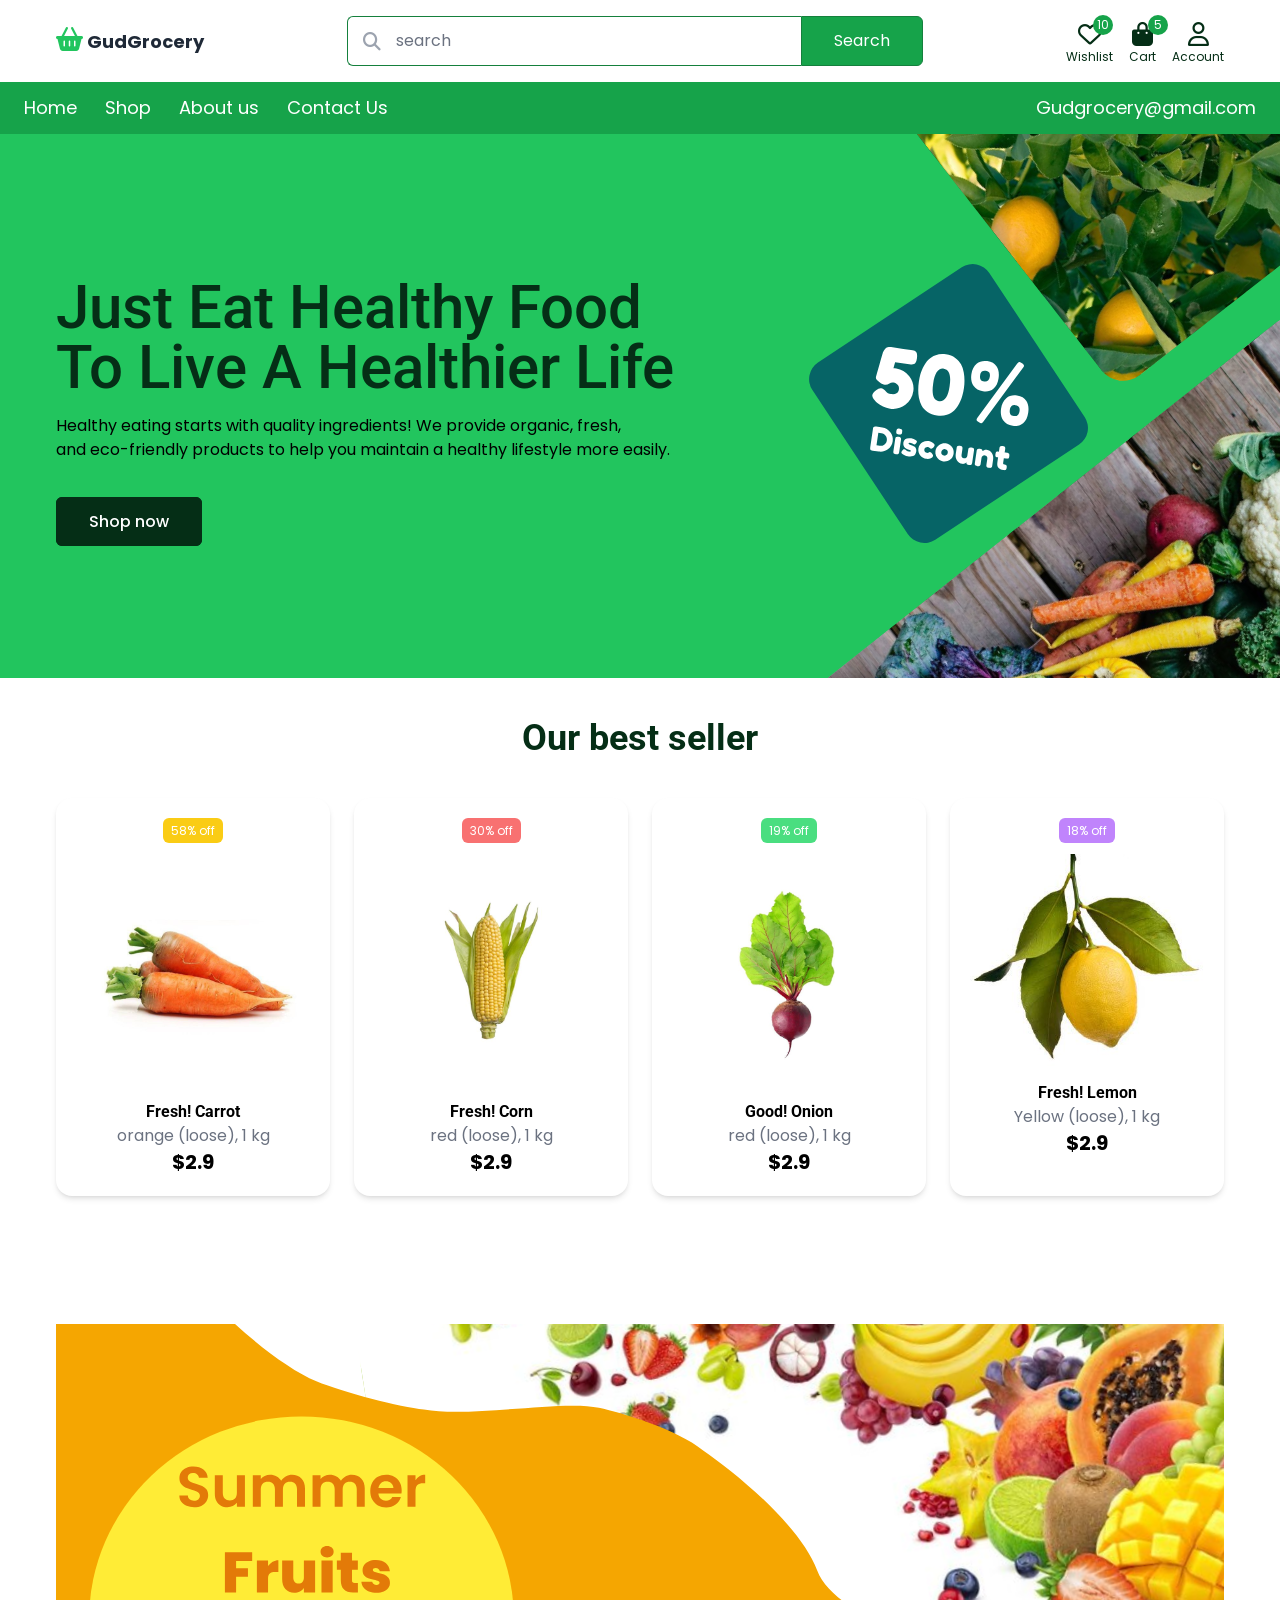
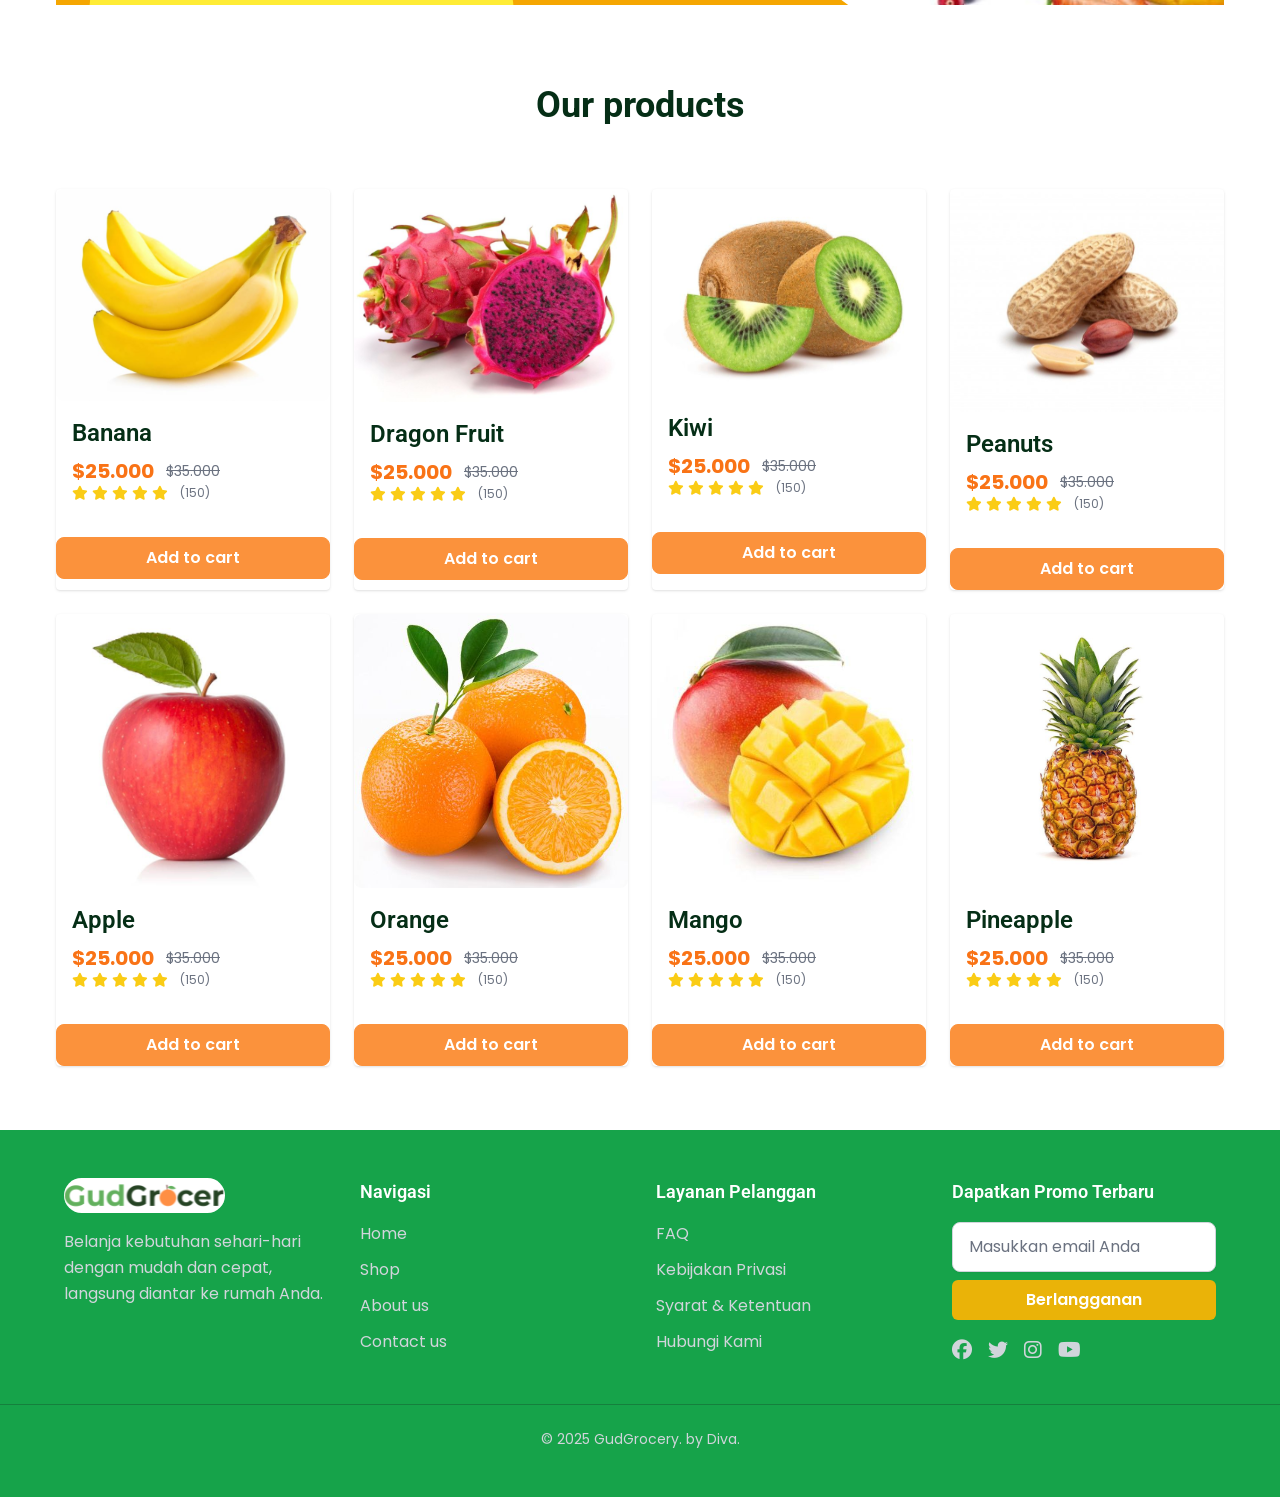
==== commit 2252a62e: "second commit" ====
--- a/src/index.html
+++ b/src/index.html
@@ -152,7 +152,7 @@
     <!-- ads section -->
     <div class="container pb-20">
         <a href="">
-            <img src="../assets/Banner ads (1).svg" alt="">
+            <img src="../assets/Banner ads (2).svg" alt="">
         </a>
     </div>
     <!-- end ads section -->
--- a/css/output.css
+++ b/css/output.css
@@ -789,21 +789,6 @@
   }
 }
 
-.size-selector input:checked + label {
-  --tw-bg-opacity: 1;
-  background-color: rgb(253 61 87 / var(--tw-bg-opacity, 1));
-  --tw-text-opacity: 1;
-  color: rgb(255 255 255 / var(--tw-text-opacity, 1));
-}
-
-.color-selector input:checked + label {
-  --tw-ring-offset-shadow: var(--tw-ring-inset) 0 0 0 var(--tw-ring-offset-width) var(--tw-ring-offset-color);
-  --tw-ring-shadow: var(--tw-ring-inset) 0 0 0 calc(2px + var(--tw-ring-offset-width)) var(--tw-ring-color);
-  box-shadow: var(--tw-ring-offset-shadow), var(--tw-ring-shadow), var(--tw-shadow, 0 0 #0000);
-  --tw-ring-opacity: 1;
-  --tw-ring-color: rgb(253 61 87 / var(--tw-ring-opacity, 1));
-}
-
 .absolute {
   position: absolute;
 }
@@ -957,10 +942,6 @@
 
 .grid {
   display: grid;
-}
-
-.hidden {
-  display: none;
 }
 
 .h-5 {
@@ -1349,11 +1330,6 @@
   background-color: rgb(251 146 60 / var(--tw-bg-opacity, 1));
 }
 
-.bg-pink-600 {
-  --tw-bg-opacity: 1;
-  background-color: rgb(219 39 119 / var(--tw-bg-opacity, 1));
-}
-
 .bg-purple-400 {
   --tw-bg-opacity: 1;
   background-color: rgb(192 132 252 / var(--tw-bg-opacity, 1));
@@ -1364,11 +1340,6 @@
   background-color: rgb(248 113 113 / var(--tw-bg-opacity, 1));
 }
 
-.bg-red-600 {
-  --tw-bg-opacity: 1;
-  background-color: rgb(220 38 38 / var(--tw-bg-opacity, 1));
-}
-
 .bg-transparent {
   background-color: transparent;
 }
@@ -1388,11 +1359,6 @@
   background-color: rgb(234 179 8 / var(--tw-bg-opacity, 1));
 }
 
-.bg-yellow-600 {
-  --tw-bg-opacity: 1;
-  background-color: rgb(202 138 4 / var(--tw-bg-opacity, 1));
-}
-
 .bg-opacity-40 {
   --tw-bg-opacity: 0.4;
 }
@@ -1527,16 +1493,16 @@
   padding-right: 0.75rem;
 }
 
+.pt-10 {
+  padding-top: 2.5rem;
+}
+
 .pt-4 {
   padding-top: 1rem;
 }
 
 .pt-6 {
   padding-top: 1.5rem;
-}
-
-.pt-10 {
-  padding-top: 2.5rem;
 }
 
 .text-left {
@@ -1787,24 +1753,6 @@
   transform: translate(var(--tw-translate-x), var(--tw-translate-y)) rotate(var(--tw-rotate)) skewX(var(--tw-skew-x)) skewY(var(--tw-skew-y)) scaleX(var(--tw-scale-x)) scaleY(var(--tw-scale-y));
 }
 
-.hover\:scale-125:hover {
-  --tw-scale-x: 1.25;
-  --tw-scale-y: 1.25;
-  transform: translate(var(--tw-translate-x), var(--tw-translate-y)) rotate(var(--tw-rotate)) skewX(var(--tw-skew-x)) skewY(var(--tw-skew-y)) scaleX(var(--tw-scale-x)) scaleY(var(--tw-scale-y));
-}
-
-.hover\:scale-50:hover {
-  --tw-scale-x: .5;
-  --tw-scale-y: .5;
-  transform: translate(var(--tw-translate-x), var(--tw-translate-y)) rotate(var(--tw-rotate)) skewX(var(--tw-skew-x)) skewY(var(--tw-skew-y)) scaleX(var(--tw-scale-x)) scaleY(var(--tw-scale-y));
-}
-
-.hover\:scale-100:hover {
-  --tw-scale-x: 1;
-  --tw-scale-y: 1;
-  transform: translate(var(--tw-translate-x), var(--tw-translate-y)) rotate(var(--tw-rotate)) skewX(var(--tw-skew-x)) skewY(var(--tw-skew-y)) scaleX(var(--tw-scale-x)) scaleY(var(--tw-scale-y));
-}
-
 .hover\:bg-green-700:hover {
   --tw-bg-opacity: 1;
   background-color: rgb(21 128 61 / var(--tw-bg-opacity, 1));
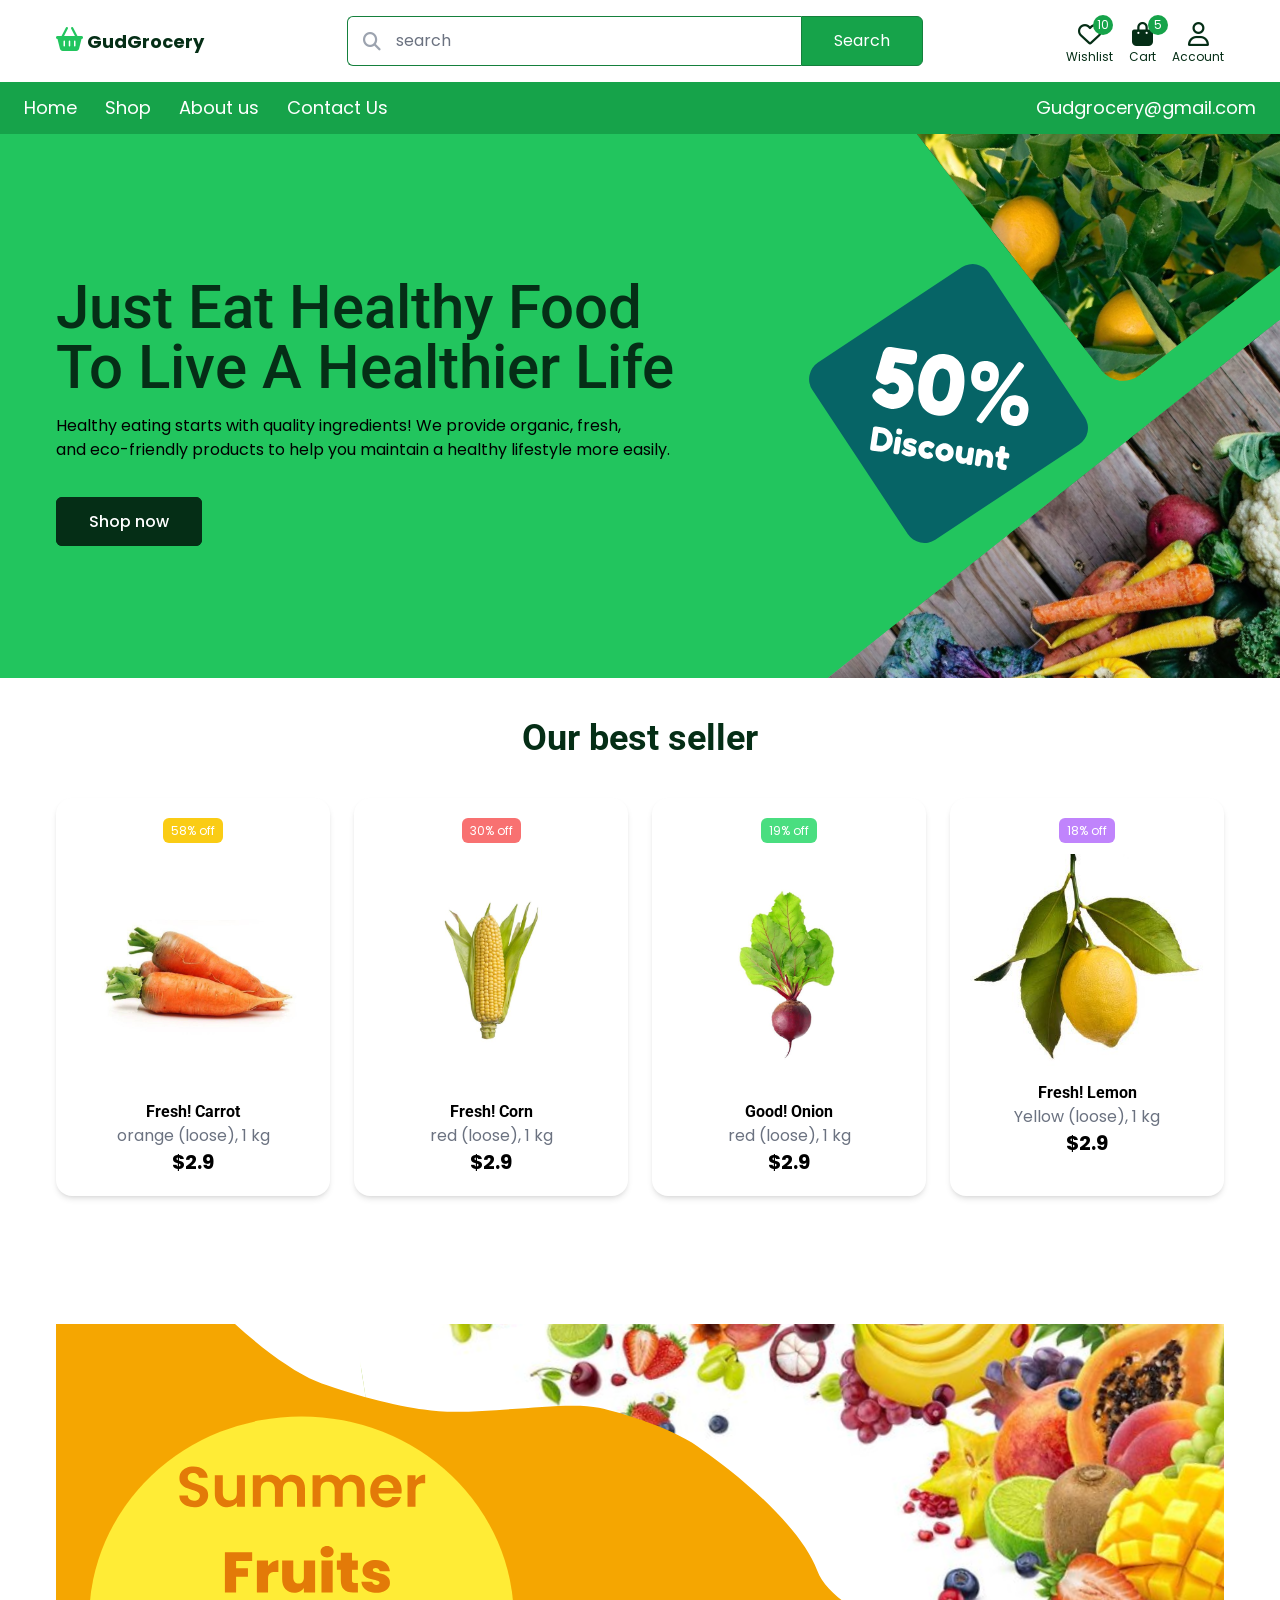
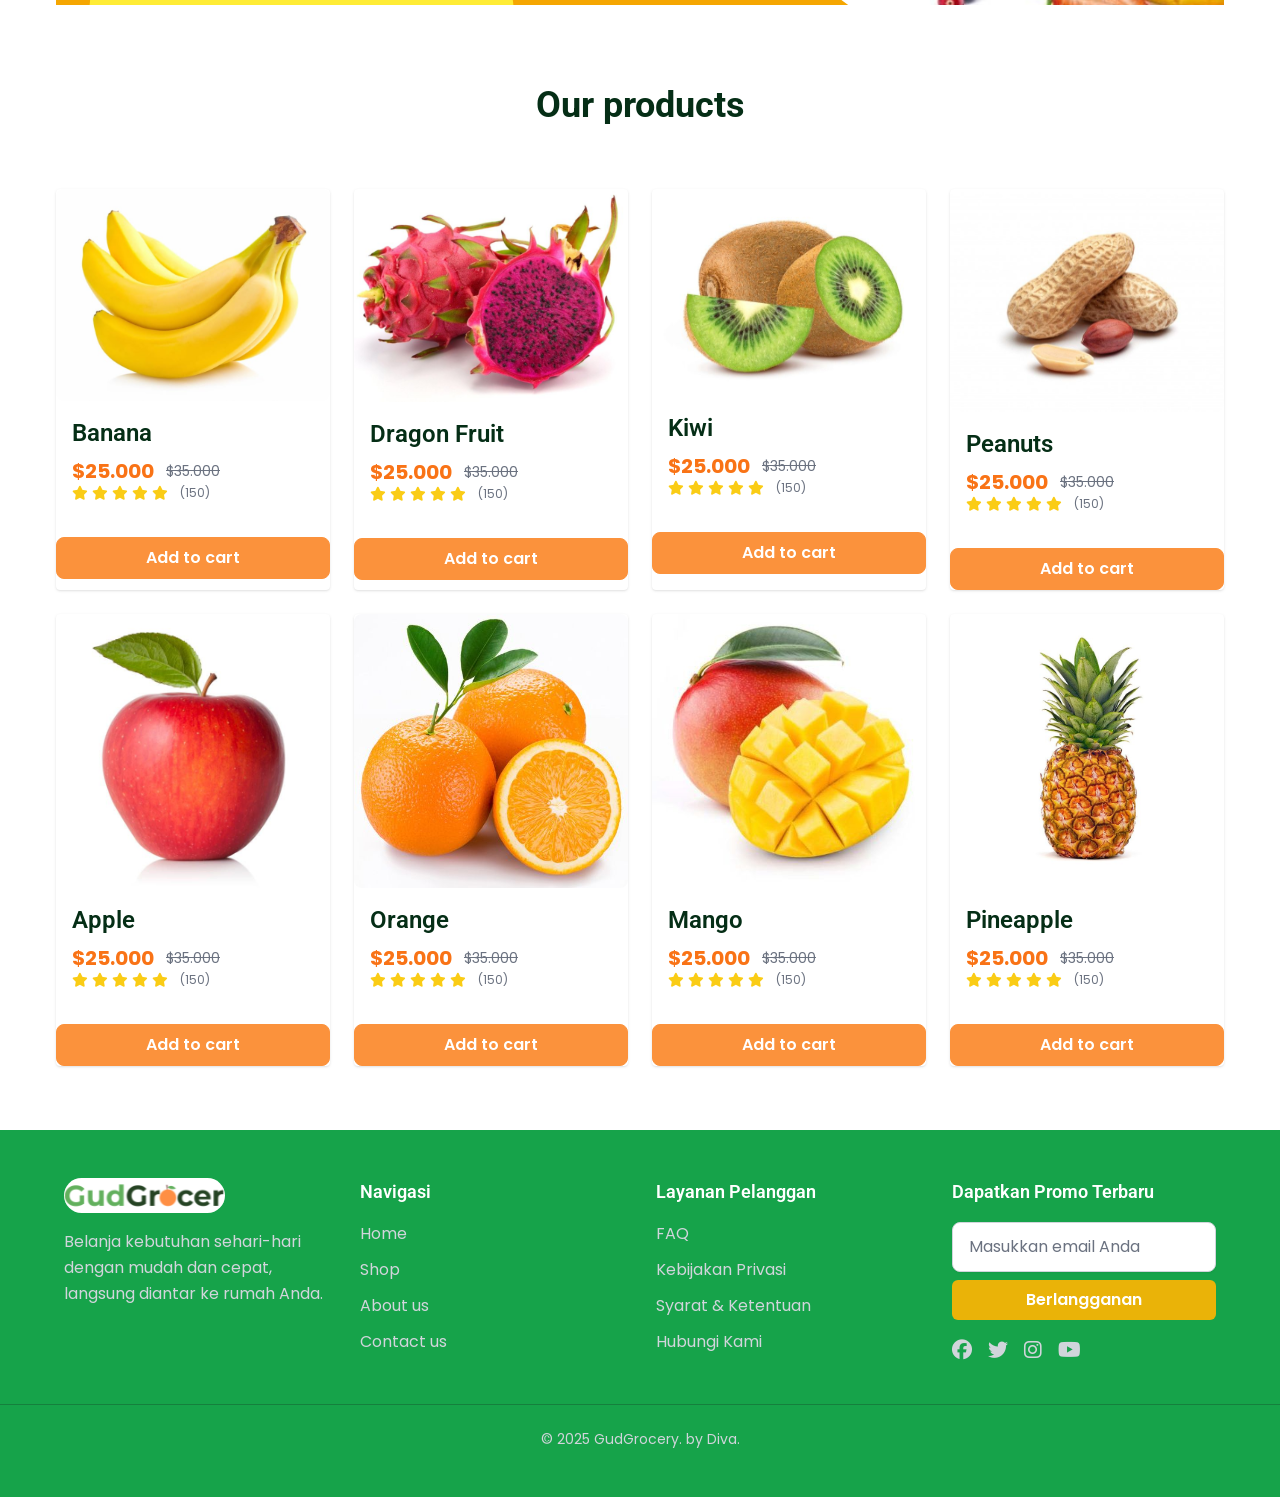
==== commit 8eeacca4: "third commit" ====
--- a/src/index.html
+++ b/src/index.html
@@ -26,7 +26,7 @@
             <!-- logo -->
             <a href="">
                 <i class="fas fa-shopping-basket text-green-500 text-2xl"></i>
-                <span class="text-lg font-bold text-gray-800">GudGrocery</span>
+                <span class="text-lg font-bold text-green-950">GudGrocery</span>
             </a>
             <!-- search bar -->
             <div class="w-full max-w-xl flex relative text-gray-400">
